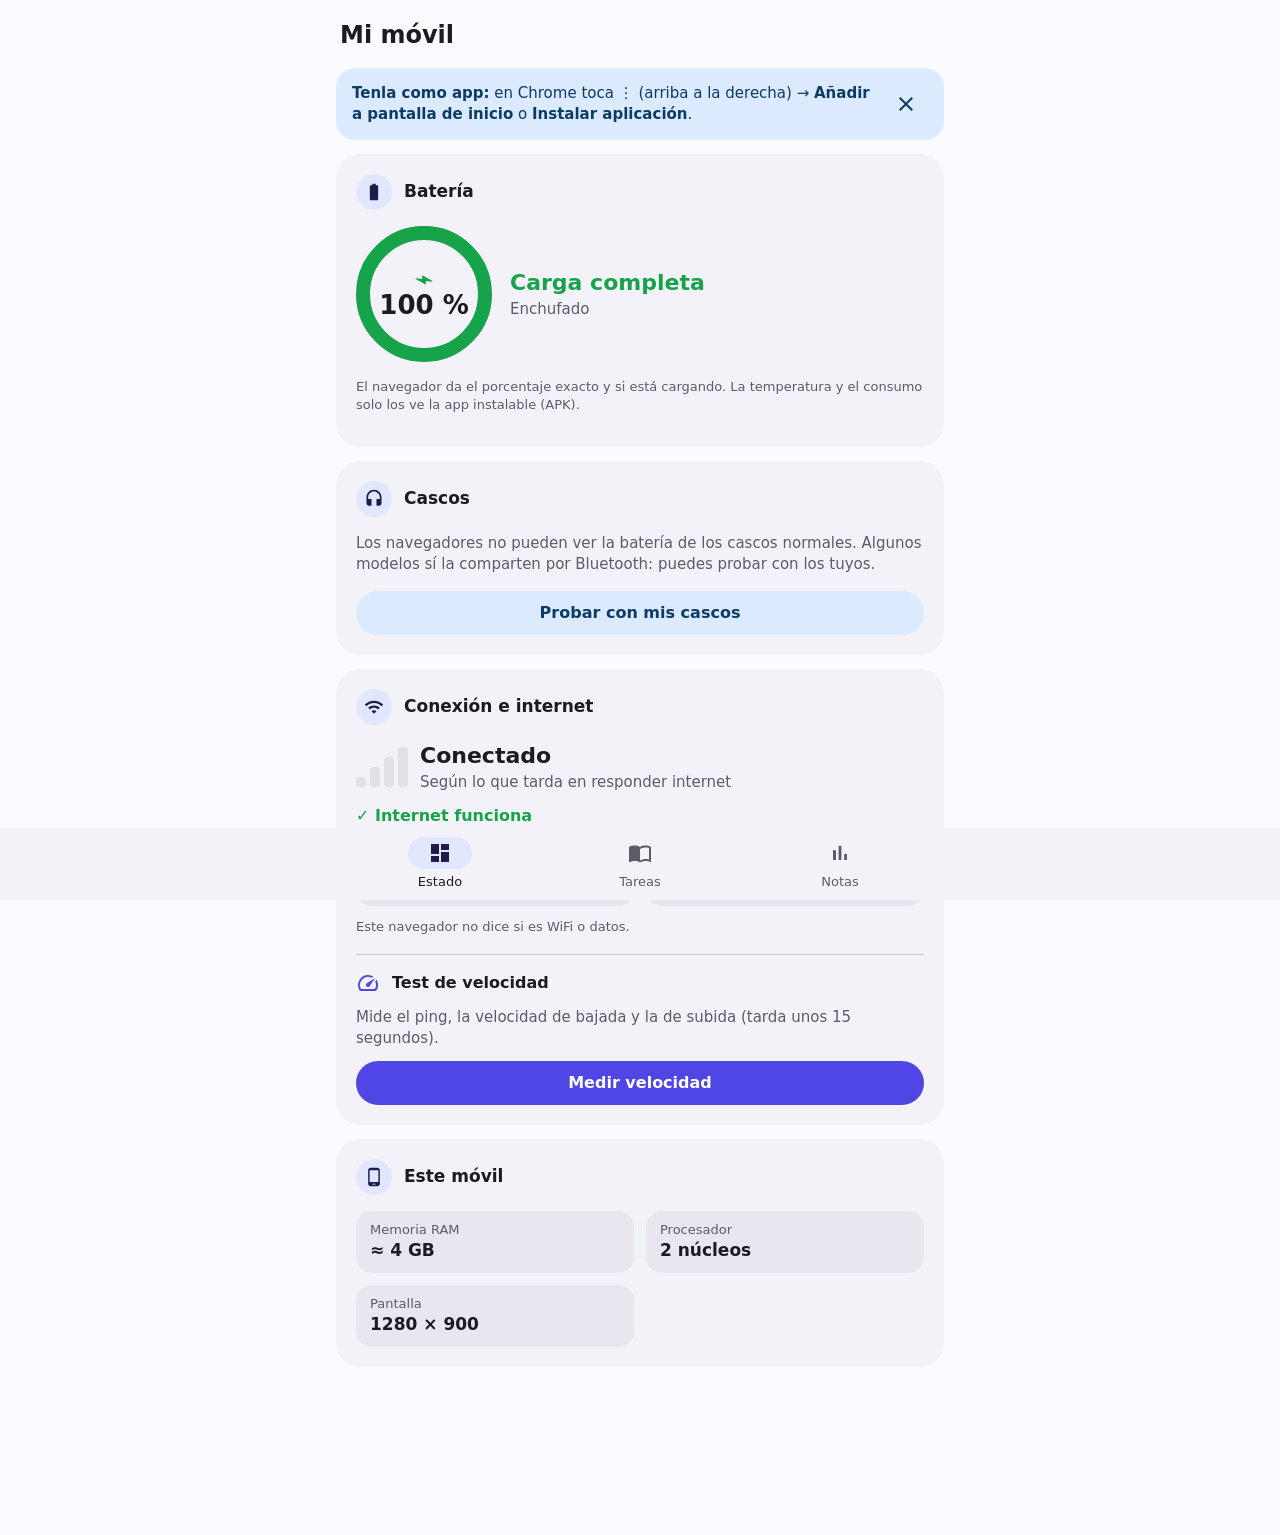
==== app-web/index.html @ 4f86884e "Versión web instalable de Mi Panel (para móviles con Family Link) - app-web/: misma app como web ins" ====
<!doctype html>
<html lang="es">
<head>
  <meta charset="utf-8">
  <meta name="viewport" content="width=device-width, initial-scale=1, viewport-fit=cover">
  <title>Mi Panel</title>
  <meta name="description" content="Batería, conexión, tareas de estudio y notas en tu móvil.">
  <meta name="theme-color" content="#FBFBFF" media="(prefers-color-scheme: light)">
  <meta name="theme-color" content="#121318" media="(prefers-color-scheme: dark)">
  <meta name="mobile-web-app-capable" content="yes">
  <meta name="apple-mobile-web-app-capable" content="yes">
  <meta name="apple-mobile-web-app-title" content="Mi Panel">
  <link rel="manifest" href="manifest.webmanifest">
  <link rel="icon" href="icons/icon.svg" type="image/svg+xml">
  <link rel="apple-touch-icon" href="icons/apple-touch-icon.png">
  <link rel="stylesheet" href="styles.css">
  <script type="module" src="app.js"></script>
</head>
<body>
  <main id="view" aria-live="polite"></main>

  <nav class="tabbar" aria-label="Secciones">
    <button class="tab" data-tab="estado" type="button">
      <svg viewBox="0 0 24 24" aria-hidden="true"><path d="M3,13h8V3H3v10zM3,21h8v-6H3v6zM13,21h8V11h-8v10zM13,3v6h8V3h-8z"/></svg>
      <span>Estado</span>
    </button>
    <button class="tab" data-tab="tareas" type="button">
      <svg viewBox="0 0 24 24" aria-hidden="true"><path d="M21,5c-1.11,-0.35 -2.33,-0.5 -3.5,-0.5c-1.95,0 -4.05,0.4 -5.5,1.5c-1.45,-1.1 -3.55,-1.5 -5.5,-1.5S2.45,4.9 1,6v14.65c0,0.25 0.25,0.5 0.5,0.5c0.1,0 0.15,-0.05 0.25,-0.05C3.1,20.45 5.05,20 6.5,20c1.95,0 4.05,0.4 5.5,1.5c1.35,-0.85 3.8,-1.5 5.5,-1.5c1.65,0 3.35,0.3 4.75,1.05c0.1,0.05 0.15,0.05 0.25,0.05c0.25,0 0.5,-0.25 0.5,-0.5V6C22.4,5.55 21.75,5.25 21,5zM21,18.5c-1.1,-0.35 -2.3,-0.5 -3.5,-0.5c-1.7,0 -4.15,0.65 -5.5,1.5V8c1.35,-0.85 3.8,-1.5 5.5,-1.5c1.2,0 2.4,0.15 3.5,0.5V18.5z"/></svg>
      <span>Tareas</span>
    </button>
    <button class="tab" data-tab="notas" type="button">
      <svg viewBox="0 0 24 24" aria-hidden="true"><path d="M5,9.2h3V19H5V9.2zM10.6,5h2.8v14h-2.8V5zM16.2,13H19v6h-2.8v-6z"/></svg>
      <span>Notas</span>
    </button>
  </nav>

  <div id="snackbar" class="snackbar" role="status" hidden>
    <span id="snackbar-text"></span>
    <button id="snackbar-action" type="button" hidden></button>
  </div>

  <div id="overlay-root"></div>
  <noscript>Mi Panel necesita JavaScript activado.</noscript>
</body>
</html>
---- app-web/styles.css ----
:root {
  color-scheme: light;
  --primary: #4f46e5;
  --on-primary: #ffffff;
  --primary-container: #e0e7ff;
  --on-primary-container: #1e1b4b;
  --tonal: #dbeafe;
  --on-tonal: #0c3b66;
  --bg: #fbfbff;
  --card: #f4f2f9;
  --cell: #e9e6f0;
  --track: #e2dfe9;
  --text: #1b1b21;
  --muted: #5d5b69;
  --outline: #c8c5d2;
  --grid: #cfccd8;
  --good: #16a34a;
  --warning: #d97706;
  --bad: #dc2626;
  --neutral: #64748b;
  --scrim: rgba(10, 10, 20, 0.5);
  --shadow: 0 6px 24px rgba(20, 18, 50, 0.16);
  --radius: 24px;
  --tabbar-h: 72px;
}

@media (prefers-color-scheme: dark) {
  :root {
    color-scheme: dark;
    --primary: #a5b4fc;
    --on-primary: #1e1b4b;
    --primary-container: #3730a3;
    --on-primary-container: #e0e7ff;
    --tonal: #1e3a5f;
    --on-tonal: #dbeafe;
    --bg: #121318;
    --card: #1d1d24;
    --cell: #292932;
    --track: #33333d;
    --text: #e6e4ee;
    --muted: #a8a6b5;
    --outline: #47465a;
    --grid: #4a4958;
    --good: #4ade80;
    --warning: #fbbf24;
    --bad: #f87171;
    --neutral: #94a3b8;
    --scrim: rgba(0, 0, 0, 0.6);
    --shadow: 0 6px 24px rgba(0, 0, 0, 0.5);
  }
}

* { box-sizing: border-box; }

html, body { margin: 0; }

body {
  background: var(--bg);
  color: var(--text);
  font-family: Roboto, system-ui, -apple-system, "Segoe UI", sans-serif;
  font-size: 16px;
  line-height: 1.4;
  -webkit-tap-highlight-color: transparent;
  padding-bottom: calc(var(--tabbar-h) + env(safe-area-inset-bottom));
  overflow-x: hidden;
}

button, input, textarea, select { font: inherit; color: inherit; }

main {
  max-width: 640px;
  margin: 0 auto;
  padding: calc(env(safe-area-inset-top) + 8px) 16px 96px;
}

.topbar {
  display: flex;
  align-items: center;
  gap: 4px;
  min-height: 56px;
  margin-bottom: 4px;
}
.topbar h1 { font-size: 24px; font-weight: 600; margin: 0 auto 0 4px; }

.icon-btn {
  width: 44px; height: 44px;
  border: 0; border-radius: 50%;
  background: transparent;
  display: grid; place-items: center;
  cursor: pointer;
}
.icon-btn:active { background: var(--cell); }
.icon-btn svg { width: 24px; height: 24px; fill: currentColor; }

.stack { display: grid; gap: 14px; }

.card {
  background: var(--card);
  border-radius: var(--radius);
  padding: 20px;
}
.card-head { display: flex; align-items: center; gap: 12px; margin-bottom: 16px; }
.card-head h2 { font-size: 17px; font-weight: 600; margin: 0; flex: 1; }
.badge-icon {
  width: 36px; height: 36px; border-radius: 50%;
  background: var(--primary-container); color: var(--on-primary-container);
  display: grid; place-items: center; flex: none;
}
.badge-icon svg { width: 20px; height: 20px; fill: currentColor; }

.hint { color: var(--muted); font-size: 15px; margin: 0; }
.small { font-size: 13px; color: var(--muted); }
.strong { font-weight: 600; }

.grid2 { display: grid; grid-template-columns: 1fr 1fr; gap: 12px; }
.cell { background: var(--cell); border-radius: 16px; padding: 10px 14px; min-width: 0; }
.cell .label { font-size: 13px; color: var(--muted); white-space: nowrap; overflow: hidden; text-overflow: ellipsis; }
.cell .value { font-size: 17px; font-weight: 600; white-space: nowrap; overflow: hidden; text-overflow: ellipsis; }

.meter { height: 10px; border-radius: 99px; background: var(--track); overflow: hidden; }
.meter > i { display: block; height: 100%; border-radius: 99px; background: var(--primary); transition: width .5s ease; }
.meter.thick { height: 12px; }

.btn {
  border: 0; border-radius: 99px; padding: 10px 20px; min-height: 44px;
  background: var(--primary); color: var(--on-primary); font-weight: 600; cursor: pointer;
}
.btn.block { width: 100%; }
.btn.tonal { background: var(--tonal); color: var(--on-tonal); }
.btn.outline { background: transparent; color: var(--primary); border: 1px solid var(--outline); }
.btn.text { background: transparent; color: var(--primary); padding: 10px 12px; }
.btn.danger { background: transparent; color: var(--bad); }
.btn:disabled { opacity: .45; cursor: default; }
.btn:active:not(:disabled) { filter: brightness(.94); }

.row { display: flex; align-items: center; gap: 12px; }
.grow { flex: 1; min-width: 0; }
.mt8 { margin-top: 8px; } .mt12 { margin-top: 12px; } .mt16 { margin-top: 16px; }

/* ---------------------------------------------------------------- Batería */
.battery { display: flex; align-items: center; gap: 18px; }
.ring { position: relative; width: 136px; height: 136px; flex: none; }
.ring svg { width: 100%; height: 100%; transform: rotate(-90deg); }
.ring circle { fill: none; stroke-width: 14; }
.ring .track { stroke: var(--track); }
.ring .fill { stroke-linecap: round; transition: stroke-dashoffset .7s ease, stroke .3s; }
.ring .center { position: absolute; inset: 0; display: grid; place-content: center; text-align: center; }
.ring .pct { font-size: 30px; font-weight: 700; line-height: 1.1; }
.ring .pct.full { font-size: 26px; }
.ring .bolt { width: 22px; height: 22px; margin: 0 auto; }
.headline { font-size: 22px; font-weight: 700; margin: 0; }

/* ---------------------------------------------------------------- Red */
.bars { display: flex; align-items: flex-end; gap: 4px; width: 52px; height: 40px; flex: none; }
.bars i { flex: 1; border-radius: 4px; background: var(--track); }
.bars i.on { background: currentColor; }
.stats3 { display: grid; grid-template-columns: repeat(3, 1fr); text-align: center; gap: 8px; }
.stats3 .big { font-size: 26px; font-weight: 700; }
.divider { height: 1px; background: var(--outline); margin: 18px 0 16px; border: 0; }

/* ---------------------------------------------------------------- Tareas */
.today {
  background: var(--primary-container); color: var(--on-primary-container);
  border-radius: var(--radius); padding: 20px;
}
.today .big { font-size: 24px; font-weight: 700; margin: 2px 0 10px; }
.task { background: var(--card); border-radius: var(--radius); padding: 14px 8px 16px 20px; }
.task-title { font-size: 17px; font-weight: 600; margin: 0; overflow-wrap: anywhere; }
.task .body { padding-right: 12px; }
.chip {
  display: inline-flex; align-items: center; gap: 6px; margin-top: 6px;
  padding: 4px 10px; border-radius: 99px; font-size: 14px; font-weight: 500;
  background: color-mix(in srgb, var(--chip) 15%, transparent);
}
.chip svg { width: 16px; height: 16px; fill: var(--chip); }
.quick { display: grid; grid-template-columns: 1fr 1fr 1fr 1.6fr; gap: 8px; margin-top: 12px; }
.quick .btn { padding: 8px 6px; }
.check {
  width: 26px; height: 26px; border-radius: 6px; border: 2px solid var(--muted);
  background: transparent; flex: none; cursor: pointer; margin-right: 6px;
}
.done-head {
  display: flex; align-items: center; width: 100%; border: 0; background: transparent;
  padding: 12px 8px; font-size: 17px; font-weight: 600; cursor: pointer; border-radius: 12px;
}
.done-item { background: var(--card); border-radius: 20px; padding: 10px 6px 10px 16px; }
.done-item .ok { width: 24px; height: 24px; fill: var(--good); flex: none; }

.empty { text-align: center; padding: 64px 24px; }
.empty svg { width: 64px; height: 64px; fill: var(--primary); }
.empty h2 { font-size: 22px; font-weight: 500; margin: 16px 0 8px; }

.fab {
  position: fixed; z-index: 5;
  right: max(16px, calc(50vw - 304px));
  bottom: calc(var(--tabbar-h) + env(safe-area-inset-bottom) + 16px);
  display: inline-flex; align-items: center; gap: 10px;
  border: 0; border-radius: 16px; padding: 16px 20px 16px 16px;
  background: var(--primary-container); color: var(--on-primary-container);
  font-weight: 600; box-shadow: var(--shadow); cursor: pointer;
}
.fab svg { width: 24px; height: 24px; fill: currentColor; }

/* ---------------------------------------------------------------- Notas */
.hero { font-size: 56px; line-height: 1; font-weight: 600; }
.chart svg { display: block; width: 100%; overflow: visible; }
.chart .bar { fill: var(--primary); }
.chart .grid { stroke: var(--grid); stroke-width: 1; }
.chart text { fill: var(--text); font-size: 14px; }
.chart text.axis { fill: var(--muted); font-size: 11px; }
.chart text.value { font-weight: 600; }
.chart .hit { fill: transparent; cursor: pointer; }
.chart .sel { fill: var(--cell); }
.grade-row {
  display: flex; align-items: center; width: 100%; gap: 8px; padding: 10px 0;
  border: 0; border-top: 1px solid var(--outline); background: transparent; text-align: left; cursor: pointer;
}
.grade-row:first-child { border-top: 0; }
.grade-row .v { width: 52px; text-align: center; font-size: 17px; font-weight: 700; flex: none; }
.grade-row .edit { color: var(--primary); font-weight: 600; font-size: 14px; }

/* ---------------------------------------------------------------- Tab bar */
.tabbar {
  position: fixed; left: 0; right: 0; bottom: 0; z-index: 10;
  display: flex; justify-content: center;
  background: var(--card);
  padding-bottom: env(safe-area-inset-bottom);
  height: calc(var(--tabbar-h) + env(safe-area-inset-bottom));
}
.tab {
  flex: 1; max-width: 200px; border: 0; background: transparent; cursor: pointer;
  display: flex; flex-direction: column; align-items: center; justify-content: center; gap: 4px;
  font-size: 13px; font-weight: 500; color: var(--muted);
}
.tab svg { width: 24px; height: 24px; fill: currentColor; padding: 4px 20px; box-sizing: content-box; border-radius: 99px; }
.tab[aria-current="page"] { color: var(--text); }
.tab[aria-current="page"] svg { background: var(--primary-container); color: var(--on-primary-container); }

/* ---------------------------------------------------------------- Snackbar */
.snackbar {
  position: fixed; z-index: 30; left: 16px; right: 16px; margin: 0 auto; max-width: 560px;
  bottom: calc(var(--tabbar-h) + env(safe-area-inset-bottom) + 12px);
  display: flex; align-items: center; gap: 8px;
  background: #2f2f37; color: #f2f1f7; border-radius: 8px; padding: 6px 8px 6px 16px;
  box-shadow: var(--shadow);
}
.snackbar span { flex: 1; padding: 8px 0; font-size: 15px; }
.snackbar button { border: 0; background: transparent; color: #c7d2fe; font-weight: 600; padding: 10px; cursor: pointer; }
.snackbar[hidden] { display: none; }

/* ---------------------------------------------------------------- Diálogos */
.scrim {
  position: fixed; inset: 0; z-index: 40; background: var(--scrim);
  display: grid; place-items: center; padding: 16px;
  animation: fade .15s ease;
}
.dialog {
  background: var(--bg); border-radius: 28px; padding: 24px; width: 100%; max-width: 420px;
  max-height: calc(100dvh - 32px); overflow: auto; box-shadow: var(--shadow);
}
.dialog h2 { font-size: 22px; font-weight: 500; margin: 0 0 12px; }
.dialog .actions { display: flex; justify-content: flex-end; gap: 4px; margin-top: 16px; }
.sheet {
  position: fixed; inset: 0; z-index: 40; background: var(--bg);
  display: flex; flex-direction: column; animation: up .18s ease;
}
.sheet .bar { display: flex; align-items: center; gap: 4px; padding: calc(env(safe-area-inset-top) + 6px) 8px 6px; }
.sheet .bar h2 { flex: 1; font-size: 20px; font-weight: 600; margin: 0 0 0 4px; }
.sheet form { flex: 1; overflow: auto; padding: 8px 20px 32px; max-width: 640px; width: 100%; margin: 0 auto; }

.field { display: block; margin-bottom: 16px; }
.field span { display: block; font-size: 14px; color: var(--muted); margin: 0 0 6px 4px; }
.field input, .field textarea {
  width: 100%; padding: 14px 16px; border-radius: 12px; border: 1px solid var(--outline);
  background: transparent; font-size: 16px; outline: none;
}
.field input:focus, .field textarea:focus { border: 2px solid var(--primary); padding: 13px 15px; }
.field small { display: block; margin: 6px 0 0 4px; color: var(--muted); font-size: 13px; }
.field small.error { color: var(--bad); }
.field input[aria-invalid="true"] { border-color: var(--bad); }
.preview { background: var(--tonal); color: var(--on-tonal); border-radius: 16px; padding: 14px; margin: -4px 0 16px; }
.segmented { display: grid; grid-template-columns: 1fr 1fr; border: 1px solid var(--outline); border-radius: 99px; overflow: hidden; margin-bottom: 14px; }
.segmented button { border: 0; background: transparent; padding: 10px; cursor: pointer; font-weight: 500; }
.segmented button[aria-pressed="true"] { background: var(--tonal); color: var(--on-tonal); }
.chips { display: flex; gap: 8px; overflow-x: auto; margin: -8px 0 16px; padding-bottom: 2px; }
.chips button { flex: none; border: 1px solid var(--outline); background: transparent; border-radius: 8px; padding: 6px 12px; cursor: pointer; }

.menu {
  position: absolute; z-index: 45; min-width: 200px; background: var(--card);
  border-radius: 8px; box-shadow: var(--shadow); padding: 8px 0;
}
.menu button { display: block; width: 100%; text-align: left; border: 0; background: transparent; padding: 12px 16px; cursor: pointer; }
.menu button:active { background: var(--cell); }

/* ---------------------------------------------------------------- Celebración */
.celebrate { position: fixed; inset: 0; z-index: 50; background: var(--scrim); display: grid; place-items: center; padding: 24px; }
.celebrate canvas { position: absolute; inset: 0; width: 100%; height: 100%; pointer-events: none; }
.celebrate .dialog { position: relative; text-align: center; display: grid; gap: 8px; animation: pop .35s cubic-bezier(.2,1.4,.4,1); }
.celebrate .emoji { font-size: 64px; line-height: 1.1; }
.celebrate h2 { font-size: 32px; font-weight: 700; margin: 0; }

.install {
  display: flex; align-items: center; gap: 12px;
  background: var(--tonal); color: var(--on-tonal); border-radius: 20px; padding: 14px 16px; margin-bottom: 14px;
}
.install p { margin: 0; flex: 1; font-size: 15px; }

@keyframes fade { from { opacity: 0; } }
@keyframes up { from { transform: translateY(24px); opacity: 0; } }
@keyframes pop { from { transform: scale(.8); opacity: 0; } }

@media (prefers-reduced-motion: reduce) {
  *, *::before, *::after { animation: none !important; transition: none !important; }
}
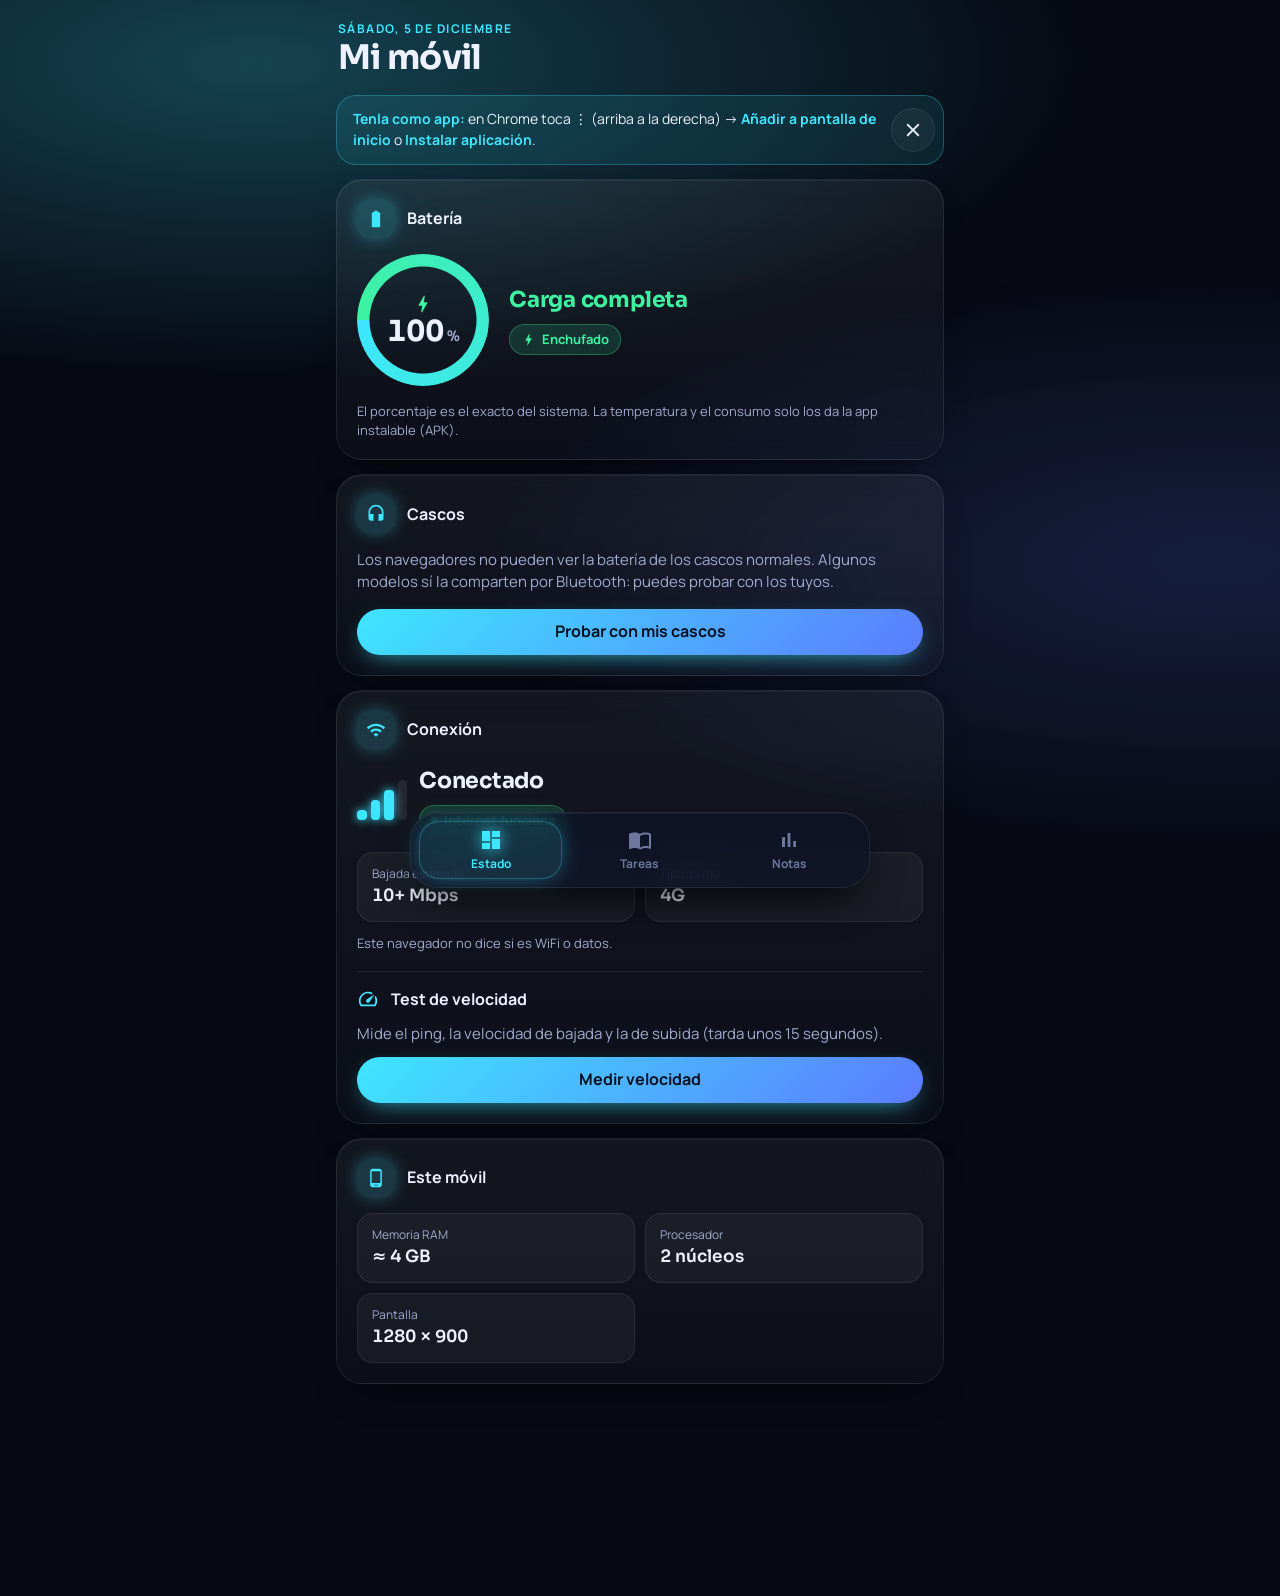
==== commit 469bd61a: "Web: nuevo diseño "luces de noche" y resumen de hoy más claro - Fondo oscuro con luces de color por " ====
--- a/app-web/index.html
+++ b/app-web/index.html
@@ -5,18 +5,20 @@
   <meta name="viewport" content="width=device-width, initial-scale=1, viewport-fit=cover">
   <title>Mi Panel</title>
   <meta name="description" content="Batería, conexión, tareas de estudio y notas en tu móvil.">
-  <meta name="theme-color" content="#FBFBFF" media="(prefers-color-scheme: light)">
-  <meta name="theme-color" content="#121318" media="(prefers-color-scheme: dark)">
+  <meta name="theme-color" content="#070a14">
   <meta name="mobile-web-app-capable" content="yes">
   <meta name="apple-mobile-web-app-capable" content="yes">
   <meta name="apple-mobile-web-app-title" content="Mi Panel">
   <link rel="manifest" href="manifest.webmanifest">
   <link rel="icon" href="icons/icon.svg" type="image/svg+xml">
   <link rel="apple-touch-icon" href="icons/apple-touch-icon.png">
+  <link rel="preconnect" href="https://fonts.googleapis.com">
+  <link rel="preconnect" href="https://fonts.gstatic.com" crossorigin>
+  <link rel="stylesheet" href="https://fonts.googleapis.com/css2?family=Manrope:wght@400;500;600;700;800&family=Sora:wght@500;600;700;800&display=swap">
   <link rel="stylesheet" href="styles.css">
   <script type="module" src="app.js"></script>
 </head>
-<body>
+<body class="standalone-page">
   <main id="view" aria-live="polite"></main>
 
   <nav class="tabbar" aria-label="Secciones">
--- a/app-web/styles.css
+++ b/app-web/styles.css
@@ -1,313 +1,515 @@
+/* Mi Panel · "luces de noche": fondo azul noche, tarjetas de cristal y una luz de color
+   por sección (Estado cian, Tareas violeta, Notas ámbar) que tiñe anillos, barras y botones.
+   Diseño oscuro a propósito: las luces solo lucen sobre fondo oscuro. */
 :root {
-  color-scheme: light;
-  --primary: #4f46e5;
-  --on-primary: #ffffff;
-  --primary-container: #e0e7ff;
-  --on-primary-container: #1e1b4b;
-  --tonal: #dbeafe;
-  --on-tonal: #0c3b66;
-  --bg: #fbfbff;
-  --card: #f4f2f9;
-  --cell: #e9e6f0;
-  --track: #e2dfe9;
-  --text: #1b1b21;
-  --muted: #5d5b69;
-  --outline: #c8c5d2;
-  --grid: #cfccd8;
-  --good: #16a34a;
-  --warning: #d97706;
-  --bad: #dc2626;
-  --neutral: #64748b;
-  --scrim: rgba(10, 10, 20, 0.5);
-  --shadow: 0 6px 24px rgba(20, 18, 50, 0.16);
-  --radius: 24px;
-  --tabbar-h: 72px;
-}
-
-@media (prefers-color-scheme: dark) {
-  :root {
-    color-scheme: dark;
-    --primary: #a5b4fc;
-    --on-primary: #1e1b4b;
-    --primary-container: #3730a3;
-    --on-primary-container: #e0e7ff;
-    --tonal: #1e3a5f;
-    --on-tonal: #dbeafe;
-    --bg: #121318;
-    --card: #1d1d24;
-    --cell: #292932;
-    --track: #33333d;
-    --text: #e6e4ee;
-    --muted: #a8a6b5;
-    --outline: #47465a;
-    --grid: #4a4958;
-    --good: #4ade80;
-    --warning: #fbbf24;
-    --bad: #f87171;
-    --neutral: #94a3b8;
-    --scrim: rgba(0, 0, 0, 0.6);
-    --shadow: 0 6px 24px rgba(0, 0, 0, 0.5);
-  }
-}
+  color-scheme: dark;
+  --bg: #070a14;
+  --bg-raised: #0e1326;
+  --sheet: #0b1020;
+  --glass: rgba(255, 255, 255, 0.045);
+  --glass-strong: rgba(255, 255, 255, 0.08);
+  --stroke: rgba(255, 255, 255, 0.08);
+  --stroke-strong: rgba(255, 255, 255, 0.16);
+  --text: #eef1ff;
+  --muted: #a2abd0;
+  --faint: #6e779e;
+  --track: rgba(255, 255, 255, 0.08);
+
+  --cyan: #3ee6ff;
+  --blue: #5b7cff;
+  --violet: #a68bff;
+  --pink: #ff6fd8;
+  --amber: #ffc857;
+  --coral: #ff8a5b;
+
+  --good: #3df2a0;
+  --warning: #ffb547;
+  --bad: #ff5d7a;
+  --neutral: #8a93b8;
+
+  --accent: var(--cyan);
+  --accent-2: var(--blue);
+  --on-accent: #06101f;
+
+  --scrim: rgba(3, 5, 12, 0.72);
+  --radius: 26px;
+  --tabbar-h: 76px;
+
+  --font-display: "Sora", "Segoe UI", Roboto, system-ui, sans-serif;
+  --font-body: "Manrope", "Segoe UI", Roboto, system-ui, sans-serif;
+}
+
+body[data-section="tareas"] { --accent: var(--violet); --accent-2: var(--pink); }
+body[data-section="notas"] { --accent: var(--amber); --accent-2: var(--coral); }
 
 * { box-sizing: border-box; }
-
 html, body { margin: 0; }
 
 body {
   background: var(--bg);
   color: var(--text);
-  font-family: Roboto, system-ui, -apple-system, "Segoe UI", sans-serif;
+  font-family: var(--font-body);
   font-size: 16px;
-  line-height: 1.4;
+  line-height: 1.45;
   -webkit-tap-highlight-color: transparent;
-  padding-bottom: calc(var(--tabbar-h) + env(safe-area-inset-bottom));
+  padding-bottom: calc(var(--tabbar-h) + 24px + env(safe-area-inset-bottom, 0px));
   overflow-x: hidden;
-}
-
-button, input, textarea, select { font: inherit; color: inherit; }
+  min-height: 100%;
+}
+
+/* Las luces del fondo: dos manchas de color de la sección que se mueven muy despacio. */
+body::before, body::after {
+  content: "";
+  position: fixed;
+  z-index: -1;
+  pointer-events: none;
+  border-radius: 50%;
+  transition: background 0.6s ease;
+}
+body::before {
+  width: 130vw; height: 70vh; left: -45vw; top: -28vh;
+  background: radial-gradient(closest-side, color-mix(in srgb, var(--accent) 26%, transparent), transparent);
+  animation: drift 18s ease-in-out infinite alternate;
+}
+body::after {
+  width: 120vw; height: 65vh; right: -55vw; top: 30vh;
+  background: radial-gradient(closest-side, color-mix(in srgb, var(--accent-2) 18%, transparent), transparent);
+  animation: drift 22s ease-in-out infinite alternate-reverse;
+}
+@keyframes drift { to { transform: translate3d(8vw, 4vh, 0) scale(1.08); } }
+
+button, input, textarea { font: inherit; color: inherit; }
+button { cursor: pointer; }
 
 main {
   max-width: 640px;
   margin: 0 auto;
-  padding: calc(env(safe-area-inset-top) + 8px) 16px 96px;
-}
-
-.topbar {
-  display: flex;
-  align-items: center;
-  gap: 4px;
-  min-height: 56px;
-  margin-bottom: 4px;
-}
-.topbar h1 { font-size: 24px; font-weight: 600; margin: 0 auto 0 4px; }
+  padding-block: 6px 112px; /* sitio para que el botón flotante no tape lo último */
+  padding-left: max(16px, env(safe-area-inset-left, 0px));
+  padding-right: max(16px, env(safe-area-inset-right, 0px));
+}
+/* Fuera de claude.ai la propia página deja sitio a la barra de estado del móvil. */
+.standalone-page main { padding-top: calc(env(safe-area-inset-top, 0px) + 10px); }
+
+.num, .hero, .pct, .big, .value, .stat b { font-family: var(--font-display); font-variant-numeric: tabular-nums; }
+
+/* ---------------------------------------------------------------- Cabecera */
+.topbar { display: flex; align-items: flex-end; gap: 8px; padding: 10px 2px 18px; }
+.topbar .titles { flex: 1; min-width: 0; }
+.eyebrow {
+  margin: 0; font-size: 12px; font-weight: 700; letter-spacing: 0.12em; text-transform: uppercase;
+  color: var(--accent);
+}
+.topbar h1 {
+  margin: 2px 0 0; font-family: var(--font-display); font-size: 34px; line-height: 1.1; font-weight: 700;
+  letter-spacing: -0.02em; text-wrap: balance;
+}
 
 .icon-btn {
-  width: 44px; height: 44px;
-  border: 0; border-radius: 50%;
-  background: transparent;
+  width: 44px; height: 44px; flex: none;
+  border: 1px solid var(--stroke); border-radius: 50%;
+  background: var(--glass); color: var(--text);
   display: grid; place-items: center;
-  cursor: pointer;
-}
-.icon-btn:active { background: var(--cell); }
-.icon-btn svg { width: 24px; height: 24px; fill: currentColor; }
-
+}
+.icon-btn:active { background: var(--glass-strong); }
+.icon-btn svg { width: 22px; height: 22px; fill: currentColor; }
+.icon-btn.ghost { border-color: transparent; background: transparent; }
+
+/* ---------------------------------------------------------------- Tarjetas de cristal */
 .stack { display: grid; gap: 14px; }
+.stack > * { animation: rise 0.45s cubic-bezier(.2, .8, .2, 1) both; }
+.stack > *:nth-child(2) { animation-delay: 0.04s; }
+.stack > *:nth-child(3) { animation-delay: 0.08s; }
+.stack > *:nth-child(4) { animation-delay: 0.12s; }
+.stack > *:nth-child(n+5) { animation-delay: 0.16s; }
+.stack.still > * { animation: none; }
 
 .card {
-  background: var(--card);
+  position: relative;
+  background: linear-gradient(180deg, rgba(255, 255, 255, 0.06), rgba(255, 255, 255, 0.025));
+  border: 1px solid var(--stroke);
   border-radius: var(--radius);
   padding: 20px;
+  box-shadow: inset 0 1px 0 rgba(255, 255, 255, 0.06), 0 20px 40px -24px rgba(0, 0, 0, 0.8);
+  backdrop-filter: blur(14px);
+  -webkit-backdrop-filter: blur(14px);
 }
 .card-head { display: flex; align-items: center; gap: 12px; margin-bottom: 16px; }
-.card-head h2 { font-size: 17px; font-weight: 600; margin: 0; flex: 1; }
+.card-head h2 { font-size: 16px; font-weight: 700; margin: 0; flex: 1; min-width: 0; }
 .badge-icon {
-  width: 36px; height: 36px; border-radius: 50%;
-  background: var(--primary-container); color: var(--on-primary-container);
-  display: grid; place-items: center; flex: none;
+  width: 38px; height: 38px; border-radius: 12px; flex: none;
+  display: grid; place-items: center;
+  background: color-mix(in srgb, var(--accent) 16%, transparent);
+  color: var(--accent);
+  box-shadow: 0 0 18px -4px color-mix(in srgb, var(--accent) 60%, transparent);
 }
 .badge-icon svg { width: 20px; height: 20px; fill: currentColor; }
 
 .hint { color: var(--muted); font-size: 15px; margin: 0; }
 .small { font-size: 13px; color: var(--muted); }
-.strong { font-weight: 600; }
-
-.grid2 { display: grid; grid-template-columns: 1fr 1fr; gap: 12px; }
-.cell { background: var(--cell); border-radius: 16px; padding: 10px 14px; min-width: 0; }
-.cell .label { font-size: 13px; color: var(--muted); white-space: nowrap; overflow: hidden; text-overflow: ellipsis; }
-.cell .value { font-size: 17px; font-weight: 600; white-space: nowrap; overflow: hidden; text-overflow: ellipsis; }
-
-.meter { height: 10px; border-radius: 99px; background: var(--track); overflow: hidden; }
-.meter > i { display: block; height: 100%; border-radius: 99px; background: var(--primary); transition: width .5s ease; }
-.meter.thick { height: 12px; }
-
-.btn {
-  border: 0; border-radius: 99px; padding: 10px 20px; min-height: 44px;
-  background: var(--primary); color: var(--on-primary); font-weight: 600; cursor: pointer;
-}
-.btn.block { width: 100%; }
-.btn.tonal { background: var(--tonal); color: var(--on-tonal); }
-.btn.outline { background: transparent; color: var(--primary); border: 1px solid var(--outline); }
-.btn.text { background: transparent; color: var(--primary); padding: 10px 12px; }
-.btn.danger { background: transparent; color: var(--bad); }
-.btn:disabled { opacity: .45; cursor: default; }
-.btn:active:not(:disabled) { filter: brightness(.94); }
-
+.strong { font-weight: 700; }
 .row { display: flex; align-items: center; gap: 12px; }
 .grow { flex: 1; min-width: 0; }
 .mt8 { margin-top: 8px; } .mt12 { margin-top: 12px; } .mt16 { margin-top: 16px; }
 
-/* ---------------------------------------------------------------- Batería */
-.battery { display: flex; align-items: center; gap: 18px; }
-.ring { position: relative; width: 136px; height: 136px; flex: none; }
-.ring svg { width: 100%; height: 100%; transform: rotate(-90deg); }
-.ring circle { fill: none; stroke-width: 14; }
-.ring .track { stroke: var(--track); }
-.ring .fill { stroke-linecap: round; transition: stroke-dashoffset .7s ease, stroke .3s; }
-.ring .center { position: absolute; inset: 0; display: grid; place-content: center; text-align: center; }
-.ring .pct { font-size: 30px; font-weight: 700; line-height: 1.1; }
-.ring .pct.full { font-size: 26px; }
-.ring .bolt { width: 22px; height: 22px; margin: 0 auto; }
-.headline { font-size: 22px; font-weight: 700; margin: 0; }
-
-/* ---------------------------------------------------------------- Red */
-.bars { display: flex; align-items: flex-end; gap: 4px; width: 52px; height: 40px; flex: none; }
+.grid2 { display: grid; grid-template-columns: 1fr 1fr; gap: 10px; }
+.cell { background: var(--glass); border: 1px solid var(--stroke); border-radius: 16px; padding: 12px 14px; min-width: 0; }
+.cell .label { font-size: 12px; color: var(--muted); white-space: nowrap; overflow: hidden; text-overflow: ellipsis; }
+.cell .value { font-size: 17px; font-weight: 600; white-space: nowrap; overflow: hidden; text-overflow: ellipsis; margin-top: 2px; }
+
+.pill {
+  display: inline-flex; align-items: center; gap: 6px;
+  padding: 5px 11px; border-radius: 99px; font-size: 13px; font-weight: 700;
+  color: var(--pill, var(--accent));
+  background: color-mix(in srgb, var(--pill, var(--accent)) 14%, transparent);
+  border: 1px solid color-mix(in srgb, var(--pill, var(--accent)) 30%, transparent);
+}
+.pill svg { width: 15px; height: 15px; fill: currentColor; flex: none; }
+.pills .pill { white-space: nowrap; }
+.pills { display: flex; flex-wrap: wrap; gap: 6px; }
+
+/* Barra de progreso con luz */
+.meter { height: 10px; border-radius: 99px; background: var(--track); overflow: hidden; }
+.meter > i {
+  position: relative; display: block; height: 100%; border-radius: 99px;
+  background: linear-gradient(90deg, var(--accent), var(--accent-2));
+  box-shadow: 0 0 14px color-mix(in srgb, var(--accent) 70%, transparent);
+  transition: width 0.6s cubic-bezier(.2, .8, .2, 1);
+}
+.meter > i::after {
+  content: ""; position: absolute; inset: 0; border-radius: inherit;
+  background: linear-gradient(90deg, transparent, rgba(255, 255, 255, 0.45), transparent);
+  background-size: 40% 100%; background-repeat: no-repeat;
+  animation: shine 2.8s ease-in-out infinite;
+}
+.meter.thick { height: 12px; }
+.meter.good > i { background: linear-gradient(90deg, var(--good), #7affd0); box-shadow: 0 0 14px color-mix(in srgb, var(--good) 70%, transparent); }
+@keyframes shine { from { background-position: -60% 0; } to { background-position: 160% 0; } }
+
+/* Anillo de progreso (conic-gradient) */
+.ring {
+  --p: 0; --c1: var(--accent); --c2: var(--accent-2);
+  position: relative; flex: none; width: 132px; height: 132px; border-radius: 50%;
+  background: conic-gradient(from -90deg, var(--c1), var(--c2) calc(var(--p) * 1%), var(--track) 0);
+  -webkit-mask: radial-gradient(farthest-side, transparent calc(100% - 13px), #000 calc(100% - 12px));
+          mask: radial-gradient(farthest-side, transparent calc(100% - 13px), #000 calc(100% - 12px));
+  filter: drop-shadow(0 0 12px color-mix(in srgb, var(--c1) 55%, transparent));
+}
+.ring-wrap { position: relative; flex: none; display: grid; place-items: center; }
+.ring-wrap .center { position: absolute; inset: 0; display: grid; place-content: center; text-align: center; }
+.ring-wrap.sm .ring {
+  width: 60px; height: 60px;
+  -webkit-mask: radial-gradient(farthest-side, transparent calc(100% - 7px), #000 calc(100% - 6px));
+          mask: radial-gradient(farthest-side, transparent calc(100% - 7px), #000 calc(100% - 6px));
+}
+.ring-wrap.md .ring {
+  width: 100px; height: 100px;
+  -webkit-mask: radial-gradient(farthest-side, transparent calc(100% - 10px), #000 calc(100% - 9px));
+          mask: radial-gradient(farthest-side, transparent calc(100% - 10px), #000 calc(100% - 9px));
+}
+
+.btn {
+  border: 0; border-radius: 99px; padding: 11px 20px; min-height: 46px; font-weight: 700;
+  color: var(--on-accent);
+  background: linear-gradient(135deg, var(--accent), var(--accent-2));
+  box-shadow: 0 8px 24px -10px color-mix(in srgb, var(--accent) 80%, transparent);
+  transition: transform 0.12s ease, filter 0.2s ease;
+}
+.btn.block { width: 100%; }
+.btn.glass { background: var(--glass-strong); color: var(--text); border: 1px solid var(--stroke); box-shadow: none; }
+.btn.outline { background: transparent; color: var(--accent); border: 1px solid color-mix(in srgb, var(--accent) 45%, transparent); box-shadow: none; }
+.btn.text { background: transparent; color: var(--accent); padding: 10px 14px; box-shadow: none; }
+.btn.danger { background: transparent; color: var(--bad); box-shadow: none; }
+.btn:disabled { opacity: 0.4; cursor: default; filter: grayscale(0.4); }
+.btn:active:not(:disabled), .quick button:active, .fab:active { transform: scale(0.96); }
+
+/* ---------------------------------------------------------------- Estado */
+.battery { display: flex; align-items: center; gap: 20px; }
+.battery .pct { font-size: 34px; font-weight: 700; line-height: 1; letter-spacing: -0.02em; }
+.battery .pct.full { font-size: 29px; }
+.battery .pct small { font-size: 0.5em; font-weight: 600; margin-left: 2px; color: var(--muted); }
+.bolt { width: 22px; height: 22px; margin: 0 auto 2px; animation: pulse 1.6s ease-in-out infinite; }
+.headline { font-family: var(--font-display); font-size: 22px; font-weight: 700; margin: 0; letter-spacing: -0.01em; }
+@keyframes pulse { 50% { opacity: 0.45; transform: scale(0.9); } }
+
+.bars { display: flex; align-items: flex-end; gap: 4px; width: 50px; height: 40px; flex: none; }
 .bars i { flex: 1; border-radius: 4px; background: var(--track); }
-.bars i.on { background: currentColor; }
+.bars i.on { background: currentColor; box-shadow: 0 0 10px currentColor; }
+
 .stats3 { display: grid; grid-template-columns: repeat(3, 1fr); text-align: center; gap: 8px; }
 .stats3 .big { font-size: 26px; font-weight: 700; }
-.divider { height: 1px; background: var(--outline); margin: 18px 0 16px; border: 0; }
+.divider { height: 1px; background: var(--stroke); margin: 18px 0 16px; border: 0; }
 
 /* ---------------------------------------------------------------- Tareas */
-.today {
-  background: var(--primary-container); color: var(--on-primary-container);
-  border-radius: var(--radius); padding: 20px;
-}
-.today .big { font-size: 24px; font-weight: 700; margin: 2px 0 10px; }
-.task { background: var(--card); border-radius: var(--radius); padding: 14px 8px 16px 20px; }
-.task-title { font-size: 17px; font-weight: 600; margin: 0; overflow-wrap: anywhere; }
-.task .body { padding-right: 12px; }
-.chip {
-  display: inline-flex; align-items: center; gap: 6px; margin-top: 6px;
-  padding: 4px 10px; border-radius: 99px; font-size: 14px; font-weight: 500;
-  background: color-mix(in srgb, var(--chip) 15%, transparent);
-}
-.chip svg { width: 16px; height: 16px; fill: var(--chip); }
-.quick { display: grid; grid-template-columns: 1fr 1fr 1fr 1.6fr; gap: 8px; margin-top: 12px; }
-.quick .btn { padding: 8px 6px; }
+.plan .plan-top { display: flex; align-items: center; gap: 18px; }
+.plan .big { font-size: 25px; font-weight: 700; line-height: 1.15; margin: 4px 0 2px; letter-spacing: -0.01em; }
+.plan .ring-wrap .center b { font-family: var(--font-display); font-size: 22px; line-height: 1; }
+.plan .ring-wrap .center span { font-size: 11px; color: var(--muted); margin-top: 2px; }
+.stats2 { display: grid; grid-template-columns: 1fr 1fr; gap: 10px; margin-top: 16px; }
+.stat { background: var(--glass); border: 1px solid var(--stroke); border-radius: 16px; padding: 12px 14px; min-width: 0; }
+.stat span { display: block; font-size: 12px; color: var(--muted); }
+.stat b { display: block; font-size: 17px; font-weight: 700; margin-top: 2px; overflow-wrap: anywhere; }
+.stat em { display: block; font-style: normal; font-size: 13px; color: var(--muted); overflow-wrap: anywhere; }
+
+.task .task-top { display: flex; align-items: flex-start; gap: 14px; }
+.task-title { font-size: 18px; font-weight: 700; margin: 0 0 8px; overflow-wrap: anywhere; line-height: 1.25; }
+.task .ring-wrap .center { font-family: var(--font-display); font-size: 14px; font-weight: 700; }
+.task .notes { color: var(--muted); font-size: 14px; margin: 12px 0 0; }
+.task .numbers { display: flex; align-items: baseline; justify-content: space-between; gap: 8px; margin: 16px 0 8px; }
+.task .numbers b { font-family: var(--font-display); font-size: 22px; }
+.task .numbers span { color: var(--muted); font-size: 14px; }
+.today-line {
+  display: flex; align-items: center; gap: 10px; margin-top: 12px;
+  padding: 10px 12px; border-radius: 14px; background: var(--glass); border: 1px solid var(--stroke); font-size: 14px;
+}
+.today-line b { font-family: var(--font-display); }
+.today-line .status-dot { width: 8px; height: 8px; border-radius: 50%; flex: none; background: var(--accent); box-shadow: 0 0 10px var(--accent); }
+.today-line.done { color: var(--good); border-color: color-mix(in srgb, var(--good) 35%, transparent); background: color-mix(in srgb, var(--good) 8%, transparent); }
+.today-line.done .status-dot { background: var(--good); box-shadow: 0 0 10px var(--good); }
+.quick { display: grid; grid-template-columns: 1fr 1fr 1fr 1.5fr; gap: 8px; margin-top: 14px; }
+.quick button {
+  min-height: 46px; border-radius: 14px; font-weight: 700; font-family: var(--font-display);
+  border: 1px solid var(--stroke); background: var(--glass-strong); color: var(--text);
+  transition: transform 0.12s ease;
+}
+.quick button.log {
+  border-color: color-mix(in srgb, var(--accent) 50%, transparent); color: var(--accent);
+  background: color-mix(in srgb, var(--accent) 10%, transparent); font-family: var(--font-body);
+}
+
 .check {
-  width: 26px; height: 26px; border-radius: 6px; border: 2px solid var(--muted);
-  background: transparent; flex: none; cursor: pointer; margin-right: 6px;
-}
+  width: 28px; height: 28px; border-radius: 9px; flex: none; margin-top: 1px;
+  border: 2px solid color-mix(in srgb, var(--accent) 70%, transparent); background: transparent;
+}
+.check:active { background: color-mix(in srgb, var(--accent) 25%, transparent); }
+
 .done-head {
   display: flex; align-items: center; width: 100%; border: 0; background: transparent;
-  padding: 12px 8px; font-size: 17px; font-weight: 600; cursor: pointer; border-radius: 12px;
-}
-.done-item { background: var(--card); border-radius: 20px; padding: 10px 6px 10px 16px; }
-.done-item .ok { width: 24px; height: 24px; fill: var(--good); flex: none; }
-
-.empty { text-align: center; padding: 64px 24px; }
-.empty svg { width: 64px; height: 64px; fill: var(--primary); }
-.empty h2 { font-size: 22px; font-weight: 500; margin: 16px 0 8px; }
+  padding: 14px 6px 4px; font-size: 15px; font-weight: 700; color: var(--muted); letter-spacing: 0.04em;
+}
+.done-head svg { width: 22px; height: 22px; fill: currentColor; }
+.done-item { display: flex; align-items: center; gap: 12px; background: var(--glass); border: 1px solid var(--stroke); border-radius: 20px; padding: 10px 6px 10px 14px; }
+.done-item .ok { width: 26px; height: 26px; fill: var(--good); flex: none; filter: drop-shadow(0 0 8px color-mix(in srgb, var(--good) 60%, transparent)); }
+
+.empty { text-align: center; padding: 56px 24px; }
+.empty .glow-icon {
+  width: 96px; height: 96px; margin: 0 auto; border-radius: 30px; display: grid; place-items: center;
+  background: color-mix(in srgb, var(--accent) 14%, transparent);
+  border: 1px solid color-mix(in srgb, var(--accent) 30%, transparent);
+  box-shadow: 0 0 60px -10px color-mix(in srgb, var(--accent) 70%, transparent);
+}
+.empty svg { width: 48px; height: 48px; fill: var(--accent); }
+.empty h2 { font-family: var(--font-display); font-size: 22px; font-weight: 700; margin: 22px 0 8px; }
+.empty .hint { max-width: 34ch; margin: 0 auto; }
 
 .fab {
   position: fixed; z-index: 5;
-  right: max(16px, calc(50vw - 304px));
-  bottom: calc(var(--tabbar-h) + env(safe-area-inset-bottom) + 16px);
-  display: inline-flex; align-items: center; gap: 10px;
-  border: 0; border-radius: 16px; padding: 16px 20px 16px 16px;
-  background: var(--primary-container); color: var(--on-primary-container);
-  font-weight: 600; box-shadow: var(--shadow); cursor: pointer;
+  right: max(16px, env(safe-area-inset-right, 0px), calc(50vw - 304px));
+  bottom: calc(var(--tabbar-h) + 30px + env(safe-area-inset-bottom, 0px));
+  display: inline-flex; align-items: center; gap: 8px;
+  border: 0; border-radius: 20px; padding: 15px 20px 15px 16px;
+  color: var(--on-accent); font-weight: 800;
+  background: linear-gradient(135deg, var(--accent), var(--accent-2));
+  box-shadow: 0 12px 30px -8px color-mix(in srgb, var(--accent) 75%, transparent), inset 0 1px 0 rgba(255, 255, 255, 0.35);
+  transition: transform 0.12s ease;
 }
 .fab svg { width: 24px; height: 24px; fill: currentColor; }
 
 /* ---------------------------------------------------------------- Notas */
-.hero { font-size: 56px; line-height: 1; font-weight: 600; }
+.avg { display: flex; align-items: flex-end; gap: 14px; flex-wrap: wrap; }
+.hero {
+  font-size: 68px; line-height: 0.95; font-weight: 800; letter-spacing: -0.04em;
+  background: linear-gradient(135deg, #fff3cf, var(--amber) 45%, var(--coral));
+  -webkit-background-clip: text; background-clip: text; color: transparent;
+  filter: drop-shadow(0 0 24px color-mix(in srgb, var(--amber) 45%, transparent));
+}
 .chart svg { display: block; width: 100%; overflow: visible; }
-.chart .bar { fill: var(--primary); }
-.chart .grid { stroke: var(--grid); stroke-width: 1; }
-.chart text { fill: var(--text); font-size: 14px; }
-.chart text.axis { fill: var(--muted); font-size: 11px; }
-.chart text.value { font-weight: 600; }
-.chart .hit { fill: transparent; cursor: pointer; }
-.chart .sel { fill: var(--cell); }
+.chart .bar { filter: drop-shadow(0 0 6px color-mix(in srgb, var(--accent) 60%, transparent)); }
+.chart .grid { stroke: var(--stroke-strong); stroke-width: 1; }
+.chart .pass { stroke: color-mix(in srgb, var(--accent) 60%, transparent); stroke-width: 1; }
+.chart text { fill: var(--text); font-size: 14px; font-family: var(--font-body); }
+.chart text.axis { fill: var(--faint); font-size: 11px; }
+.chart text.value { font-weight: 700; font-family: var(--font-display); paint-order: stroke; stroke: #11162a; stroke-width: 4px; stroke-linejoin: round; }
+.chart .hit { fill: transparent; stroke: none; cursor: pointer; }
+.chart .sel { fill: var(--glass-strong); stroke: none; }
+.chart-detail { margin: 12px 0 0; font-size: 14px; color: var(--muted); }
+.chart-detail b { color: var(--text); }
+
+.subject-head { display: flex; align-items: center; gap: 12px; }
+.subject-head h2 { margin: 0; font-size: 17px; font-weight: 700; flex: 1; min-width: 0; overflow-wrap: anywhere; }
+.subject-avg { text-align: right; }
+.subject-avg b { font-family: var(--font-display); font-size: 26px; font-weight: 700; display: block; line-height: 1.05; }
+.grade-list { margin-top: 14px; display: grid; gap: 6px; }
 .grade-row {
-  display: flex; align-items: center; width: 100%; gap: 8px; padding: 10px 0;
-  border: 0; border-top: 1px solid var(--outline); background: transparent; text-align: left; cursor: pointer;
-}
-.grade-row:first-child { border-top: 0; }
-.grade-row .v { width: 52px; text-align: center; font-size: 17px; font-weight: 700; flex: none; }
-.grade-row .edit { color: var(--primary); font-weight: 600; font-size: 14px; }
-
-/* ---------------------------------------------------------------- Tab bar */
+  display: flex; align-items: center; width: 100%; gap: 12px; padding: 8px 12px 8px 8px;
+  border: 1px solid var(--stroke); border-radius: 16px; background: var(--glass); text-align: left;
+}
+.grade-row .v {
+  width: 50px; height: 42px; border-radius: 12px; flex: none; display: grid; place-items: center;
+  font-family: var(--font-display); font-size: 17px; font-weight: 700;
+  background: color-mix(in srgb, var(--grade, var(--accent)) 16%, transparent);
+  color: var(--grade, var(--accent));
+}
+.grade-row .edit { color: var(--faint); font-size: 13px; font-weight: 600; }
+
+/* ---------------------------------------------------------------- Barra de pestañas flotante */
 .tabbar {
-  position: fixed; left: 0; right: 0; bottom: 0; z-index: 10;
-  display: flex; justify-content: center;
-  background: var(--card);
-  padding-bottom: env(safe-area-inset-bottom);
-  height: calc(var(--tabbar-h) + env(safe-area-inset-bottom));
+  position: fixed; z-index: 10;
+  left: max(12px, env(safe-area-inset-left, 0px)); right: max(12px, env(safe-area-inset-right, 0px));
+  bottom: calc(12px + env(safe-area-inset-bottom, 0px));
+  max-width: 460px; margin: 0 auto; height: var(--tabbar-h);
+  display: flex; gap: 6px; padding: 8px;
+  border-radius: 28px;
+  background: rgba(14, 19, 38, 0.74);
+  border: 1px solid var(--stroke);
+  box-shadow: 0 18px 40px -12px rgba(0, 0, 0, 0.9), inset 0 1px 0 rgba(255, 255, 255, 0.06);
+  backdrop-filter: blur(20px) saturate(140%);
+  -webkit-backdrop-filter: blur(20px) saturate(140%);
 }
 .tab {
-  flex: 1; max-width: 200px; border: 0; background: transparent; cursor: pointer;
-  display: flex; flex-direction: column; align-items: center; justify-content: center; gap: 4px;
-  font-size: 13px; font-weight: 500; color: var(--muted);
-}
-.tab svg { width: 24px; height: 24px; fill: currentColor; padding: 4px 20px; box-sizing: content-box; border-radius: 99px; }
-.tab[aria-current="page"] { color: var(--text); }
-.tab[aria-current="page"] svg { background: var(--primary-container); color: var(--on-primary-container); }
-
-/* ---------------------------------------------------------------- Snackbar */
+  flex: 1; border: 0; border-radius: 20px; background: transparent;
+  display: flex; flex-direction: column; align-items: center; justify-content: center; gap: 3px;
+  font-size: 12px; font-weight: 700; color: var(--faint);
+  transition: background 0.25s ease, color 0.25s ease;
+}
+.tab svg { width: 24px; height: 24px; fill: currentColor; }
+.tab[data-tab="estado"] { --tab: var(--cyan); }
+.tab[data-tab="tareas"] { --tab: var(--violet); }
+.tab[data-tab="notas"] { --tab: var(--amber); }
+.tab[aria-current="page"] {
+  color: var(--tab);
+  background: color-mix(in srgb, var(--tab) 13%, transparent);
+  box-shadow: inset 0 0 0 1px color-mix(in srgb, var(--tab) 28%, transparent), 0 0 24px -6px color-mix(in srgb, var(--tab) 60%, transparent);
+}
+.tab[aria-current="page"] svg { filter: drop-shadow(0 0 8px var(--tab)); }
+
+/* ---------------------------------------------------------------- Aviso inferior */
 .snackbar {
-  position: fixed; z-index: 30; left: 16px; right: 16px; margin: 0 auto; max-width: 560px;
-  bottom: calc(var(--tabbar-h) + env(safe-area-inset-bottom) + 12px);
+  position: fixed; z-index: 30; margin: 0 auto; max-width: 560px;
+  left: max(16px, env(safe-area-inset-left, 0px)); right: max(16px, env(safe-area-inset-right, 0px));
+  bottom: calc(var(--tabbar-h) + 26px + env(safe-area-inset-bottom, 0px));
   display: flex; align-items: center; gap: 8px;
-  background: #2f2f37; color: #f2f1f7; border-radius: 8px; padding: 6px 8px 6px 16px;
-  box-shadow: var(--shadow);
-}
-.snackbar span { flex: 1; padding: 8px 0; font-size: 15px; }
-.snackbar button { border: 0; background: transparent; color: #c7d2fe; font-weight: 600; padding: 10px; cursor: pointer; }
+  background: #1a2140; color: var(--text); border: 1px solid var(--stroke-strong);
+  border-radius: 16px; padding: 6px 8px 6px 16px;
+  box-shadow: 0 18px 40px -12px rgba(0, 0, 0, 0.9);
+  animation: rise 0.25s ease both;
+}
+.snackbar span { flex: 1; padding: 8px 0; font-size: 14px; }
+.snackbar button { border: 0; background: transparent; color: var(--accent); font-weight: 800; padding: 10px; }
 .snackbar[hidden] { display: none; }
 
-/* ---------------------------------------------------------------- Diálogos */
+/* ---------------------------------------------------------------- Diálogos y editores */
 .scrim {
   position: fixed; inset: 0; z-index: 40; background: var(--scrim);
   display: grid; place-items: center; padding: 16px;
-  animation: fade .15s ease;
+  backdrop-filter: blur(6px); -webkit-backdrop-filter: blur(6px);
+  animation: fade 0.15s ease;
 }
 .dialog {
-  background: var(--bg); border-radius: 28px; padding: 24px; width: 100%; max-width: 420px;
-  max-height: calc(100dvh - 32px); overflow: auto; box-shadow: var(--shadow);
-}
-.dialog h2 { font-size: 22px; font-weight: 500; margin: 0 0 12px; }
+  background: linear-gradient(180deg, #141a33, var(--sheet));
+  border: 1px solid var(--stroke-strong);
+  border-radius: 28px; padding: 24px; width: 100%; max-width: 420px;
+  max-height: calc(100dvh - 32px); overflow: auto;
+  box-shadow: 0 30px 60px -20px rgba(0, 0, 0, 0.9), 0 0 60px -30px var(--accent);
+  animation: pop 0.25s cubic-bezier(.2, 1.2, .4, 1);
+}
+.dialog h2 { font-family: var(--font-display); font-size: 21px; font-weight: 700; margin: 0 0 10px; }
 .dialog .actions { display: flex; justify-content: flex-end; gap: 4px; margin-top: 16px; }
 .sheet {
-  position: fixed; inset: 0; z-index: 40; background: var(--bg);
-  display: flex; flex-direction: column; animation: up .18s ease;
-}
-.sheet .bar { display: flex; align-items: center; gap: 4px; padding: calc(env(safe-area-inset-top) + 6px) 8px 6px; }
-.sheet .bar h2 { flex: 1; font-size: 20px; font-weight: 600; margin: 0 0 0 4px; }
-.sheet form { flex: 1; overflow: auto; padding: 8px 20px 32px; max-width: 640px; width: 100%; margin: 0 auto; }
+  position: fixed; inset: 0; z-index: 40; background: var(--sheet);
+  display: flex; flex-direction: column; overflow: hidden; animation: up 0.2s ease;
+}
+.sheet::before {
+  content: ""; position: absolute; inset: -20% -40% auto; height: 60%; pointer-events: none;
+  background: radial-gradient(closest-side, color-mix(in srgb, var(--accent) 16%, transparent), transparent);
+}
+.sheet .bar { position: relative; display: flex; align-items: center; gap: 8px; padding: calc(env(safe-area-inset-top, 0px) + 8px) 12px 8px; }
+.sheet .bar h2 { flex: 1; font-family: var(--font-display); font-size: 20px; font-weight: 700; margin: 0 0 0 4px; }
+.sheet .bar .btn { min-height: 40px; padding: 8px 18px; }
+.sheet form { position: relative; flex: 1; overflow: auto; padding: 12px 20px 32px; max-width: 640px; width: 100%; margin: 0 auto; }
 
 .field { display: block; margin-bottom: 16px; }
-.field span { display: block; font-size: 14px; color: var(--muted); margin: 0 0 6px 4px; }
+.field > span { display: block; font-size: 13px; font-weight: 700; color: var(--muted); margin: 0 0 7px 4px; }
 .field input, .field textarea {
-  width: 100%; padding: 14px 16px; border-radius: 12px; border: 1px solid var(--outline);
-  background: transparent; font-size: 16px; outline: none;
-}
-.field input:focus, .field textarea:focus { border: 2px solid var(--primary); padding: 13px 15px; }
-.field small { display: block; margin: 6px 0 0 4px; color: var(--muted); font-size: 13px; }
+  width: 100%; padding: 14px 16px; border-radius: 16px; border: 1px solid var(--stroke-strong);
+  background: var(--glass); font-size: 16px; outline: none; color-scheme: dark;
+  transition: border-color 0.2s, box-shadow 0.2s;
+}
+.field input::placeholder, .field textarea::placeholder { color: var(--faint); }
+.field input:focus, .field textarea:focus {
+  border-color: var(--accent);
+  box-shadow: 0 0 0 4px color-mix(in srgb, var(--accent) 18%, transparent), 0 0 24px -8px var(--accent);
+}
+.field small { display: block; margin: 7px 0 0 4px; color: var(--muted); font-size: 13px; }
 .field small.error { color: var(--bad); }
 .field input[aria-invalid="true"] { border-color: var(--bad); }
-.preview { background: var(--tonal); color: var(--on-tonal); border-radius: 16px; padding: 14px; margin: -4px 0 16px; }
-.segmented { display: grid; grid-template-columns: 1fr 1fr; border: 1px solid var(--outline); border-radius: 99px; overflow: hidden; margin-bottom: 14px; }
-.segmented button { border: 0; background: transparent; padding: 10px; cursor: pointer; font-weight: 500; }
-.segmented button[aria-pressed="true"] { background: var(--tonal); color: var(--on-tonal); }
+.preview {
+  border-radius: 16px; padding: 14px 16px; margin: -4px 0 16px; font-size: 15px;
+  background: color-mix(in srgb, var(--accent) 10%, transparent);
+  border: 1px solid color-mix(in srgb, var(--accent) 30%, transparent);
+}
+.segmented { display: grid; grid-template-columns: 1fr 1fr; gap: 4px; padding: 4px; border-radius: 99px; background: var(--glass); border: 1px solid var(--stroke); margin-bottom: 14px; }
+.segmented button { border: 0; border-radius: 99px; background: transparent; padding: 10px; font-weight: 700; color: var(--muted); }
+.segmented button[aria-pressed="true"] { color: var(--on-accent); background: linear-gradient(135deg, var(--accent), var(--accent-2)); }
 .chips { display: flex; gap: 8px; overflow-x: auto; margin: -8px 0 16px; padding-bottom: 2px; }
-.chips button { flex: none; border: 1px solid var(--outline); background: transparent; border-radius: 8px; padding: 6px 12px; cursor: pointer; }
+.chips button { flex: none; border: 1px solid var(--stroke-strong); background: var(--glass); border-radius: 99px; padding: 7px 14px; font-weight: 600; }
 
 .menu {
-  position: absolute; z-index: 45; min-width: 200px; background: var(--card);
-  border-radius: 8px; box-shadow: var(--shadow); padding: 8px 0;
-}
-.menu button { display: block; width: 100%; text-align: left; border: 0; background: transparent; padding: 12px 16px; cursor: pointer; }
-.menu button:active { background: var(--cell); }
-
-/* ---------------------------------------------------------------- Celebración */
+  position: absolute; z-index: 45; min-width: 210px; padding: 6px;
+  background: #151b35; border: 1px solid var(--stroke-strong); border-radius: 18px;
+  box-shadow: 0 24px 50px -16px rgba(0, 0, 0, 0.95);
+  animation: pop 0.15s ease;
+}
+.menu button { display: block; width: 100%; text-align: left; border: 0; border-radius: 12px; background: transparent; padding: 12px 14px; font-weight: 600; }
+.menu button:active { background: var(--glass-strong); }
+.menu button.danger { color: var(--bad); }
+
+/* ---------------------------------------------------------------- ¡Terminado! */
 .celebrate { position: fixed; inset: 0; z-index: 50; background: var(--scrim); display: grid; place-items: center; padding: 24px; }
 .celebrate canvas { position: absolute; inset: 0; width: 100%; height: 100%; pointer-events: none; }
-.celebrate .dialog { position: relative; text-align: center; display: grid; gap: 8px; animation: pop .35s cubic-bezier(.2,1.4,.4,1); }
-.celebrate .emoji { font-size: 64px; line-height: 1.1; }
-.celebrate h2 { font-size: 32px; font-weight: 700; margin: 0; }
+.celebrate .dialog {
+  position: relative; text-align: center; display: grid; gap: 8px;
+  box-shadow: 0 0 90px -20px var(--good), 0 30px 60px -20px rgba(0, 0, 0, 0.9);
+}
+.celebrate .burst {
+  width: 104px; height: 104px; margin: 0 auto 4px; border-radius: 50%; display: grid; place-items: center; font-size: 54px;
+  background: radial-gradient(circle, color-mix(in srgb, var(--good) 35%, transparent), transparent 70%);
+  animation: glowpulse 1.8s ease-in-out infinite;
+}
+.celebrate h2 {
+  font-size: 34px; margin: 0; font-weight: 800;
+  background: linear-gradient(135deg, #d8fff0, var(--good)); -webkit-background-clip: text; background-clip: text; color: transparent;
+}
+.celebrate .btn { --accent: var(--good); --accent-2: #7affd0; }
+@keyframes glowpulse { 50% { transform: scale(1.06); filter: brightness(1.2); } }
 
 .install {
-  display: flex; align-items: center; gap: 12px;
-  background: var(--tonal); color: var(--on-tonal); border-radius: 20px; padding: 14px 16px; margin-bottom: 14px;
-}
-.install p { margin: 0; flex: 1; font-size: 15px; }
+  display: flex; align-items: center; gap: 12px; margin-bottom: 14px;
+  border-radius: 20px; padding: 12px 8px 12px 16px; font-size: 14px;
+  background: color-mix(in srgb, var(--accent) 9%, transparent);
+  border: 1px solid color-mix(in srgb, var(--accent) 28%, transparent);
+}
+.install p { margin: 0; flex: 1; }
+.install b { color: var(--accent); }
+
+.loading { color: var(--muted); text-align: center; padding: 64px 0; }
+
+.btn:focus-visible, .icon-btn:focus-visible, .tab:focus-visible, .grade-row:focus-visible,
+.done-head:focus-visible, .quick button:focus-visible, .fab:focus-visible, .check:focus-visible {
+  outline: 2px solid var(--accent); outline-offset: 3px;
+}
 
 @keyframes fade { from { opacity: 0; } }
 @keyframes up { from { transform: translateY(24px); opacity: 0; } }
-@keyframes pop { from { transform: scale(.8); opacity: 0; } }
+@keyframes pop { from { transform: scale(0.94); opacity: 0; } }
+@keyframes rise { from { transform: translateY(12px); opacity: 0; } }
+
+@media (max-width: 360px) {
+  .topbar h1 { font-size: 30px; }
+  .ring { width: 112px; height: 112px; }
+  .quick { grid-template-columns: 1fr 1fr 1fr; }
+  .quick button.log { grid-column: 1 / -1; }
+}
 
 @media (prefers-reduced-motion: reduce) {
   *, *::before, *::after { animation: none !important; transition: none !important; }
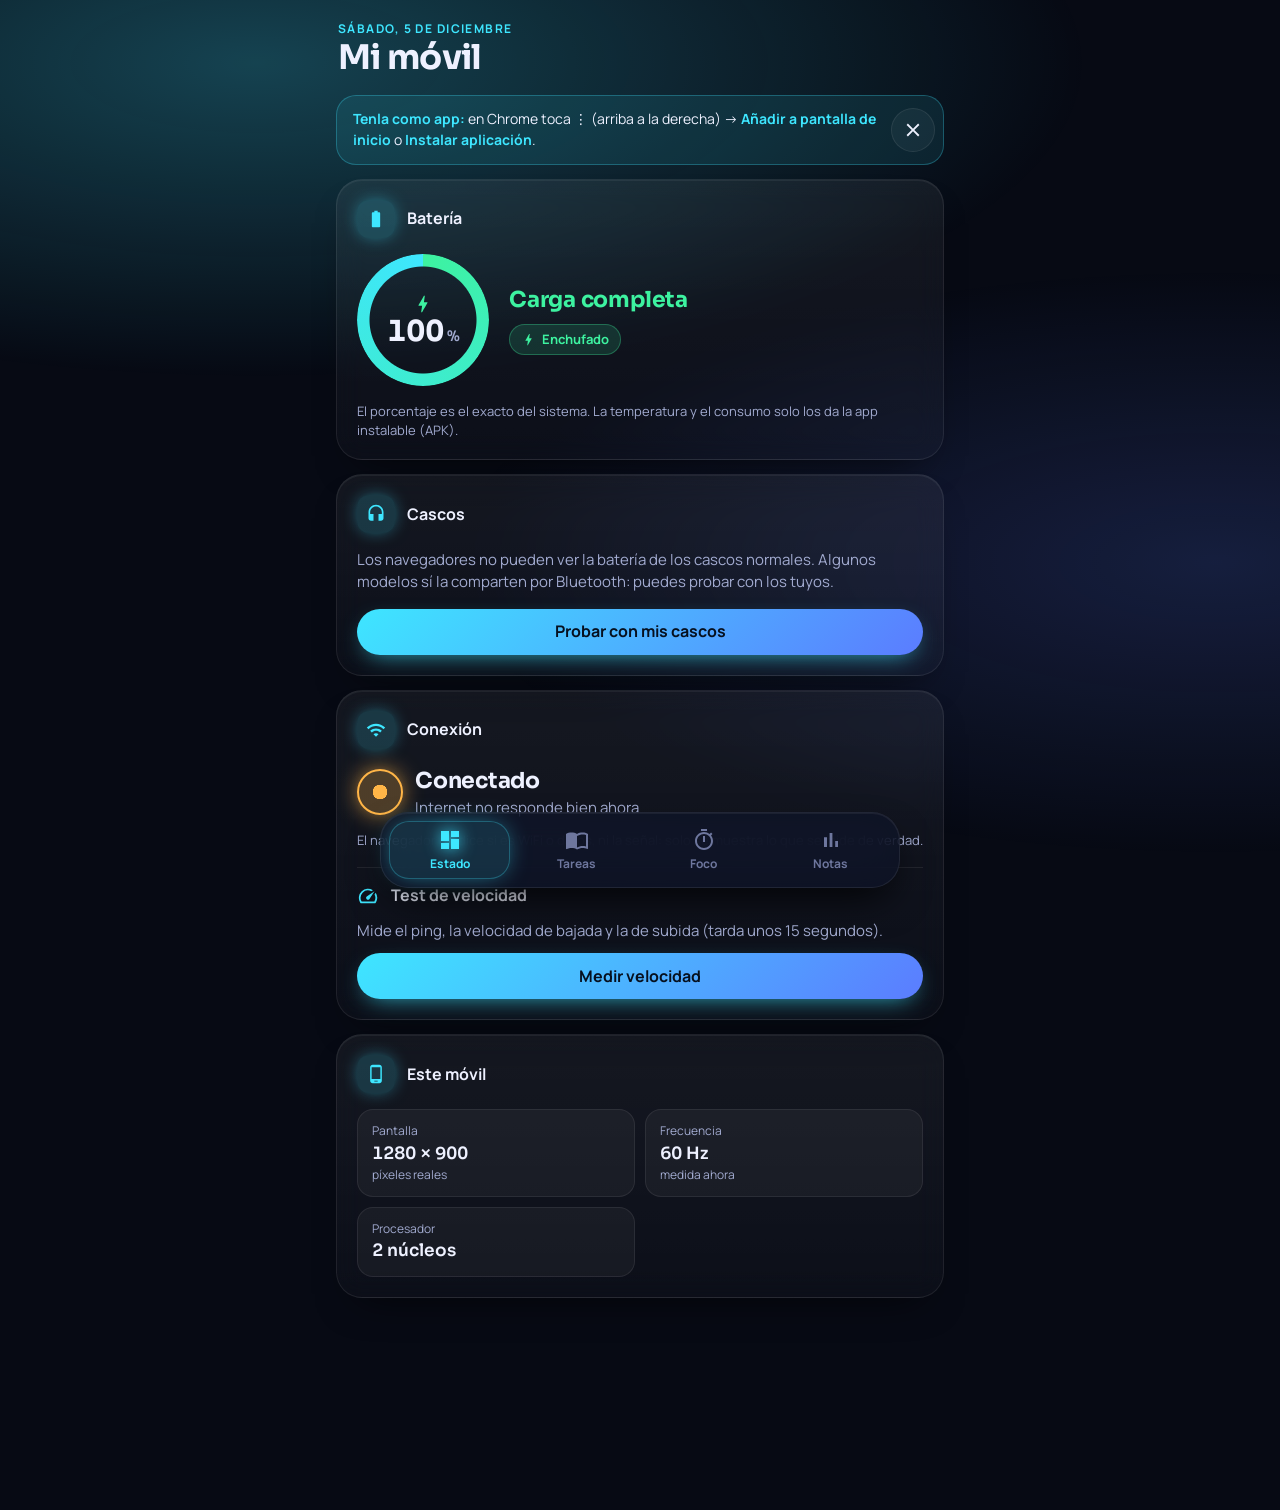
==== commit e05c069f: "Web: pestaña Foco, gráficas nuevas y solo datos reales en Estado - Estado: fuera el tipo de red, la " ====
--- a/app-web/index.html
+++ b/app-web/index.html
@@ -30,6 +30,10 @@
       <svg viewBox="0 0 24 24" aria-hidden="true"><path d="M21,5c-1.11,-0.35 -2.33,-0.5 -3.5,-0.5c-1.95,0 -4.05,0.4 -5.5,1.5c-1.45,-1.1 -3.55,-1.5 -5.5,-1.5S2.45,4.9 1,6v14.65c0,0.25 0.25,0.5 0.5,0.5c0.1,0 0.15,-0.05 0.25,-0.05C3.1,20.45 5.05,20 6.5,20c1.95,0 4.05,0.4 5.5,1.5c1.35,-0.85 3.8,-1.5 5.5,-1.5c1.65,0 3.35,0.3 4.75,1.05c0.1,0.05 0.15,0.05 0.25,0.05c0.25,0 0.5,-0.25 0.5,-0.5V6C22.4,5.55 21.75,5.25 21,5zM21,18.5c-1.1,-0.35 -2.3,-0.5 -3.5,-0.5c-1.7,0 -4.15,0.65 -5.5,1.5V8c1.35,-0.85 3.8,-1.5 5.5,-1.5c1.2,0 2.4,0.15 3.5,0.5V18.5z"/></svg>
       <span>Tareas</span>
     </button>
+    <button class="tab" data-tab="foco" type="button">
+      <svg viewBox="0 0 24 24" aria-hidden="true"><path d="M15,1H9v2h6V1zM11,14h2V8h-2v6zM19.03,7.39l1.42,-1.42c-0.43,-0.51 -0.9,-0.99 -1.41,-1.41l-1.42,1.42C16.07,4.74 14.12,4 12,4c-4.97,0 -9,4.03 -9,9s4.02,9 9,9 9,-4.03 9,-9c0,-2.12 -0.74,-4.07 -1.97,-5.61zM12,20c-3.87,0 -7,-3.13 -7,-7s3.13,-7 7,-7 7,3.13 7,7 -3.13,7 -7,7z"/></svg>
+      <span>Foco</span>
+    </button>
     <button class="tab" data-tab="notas" type="button">
       <svg viewBox="0 0 24 24" aria-hidden="true"><path d="M5,9.2h3V19H5V9.2zM10.6,5h2.8v14h-2.8V5zM16.2,13H19v6h-2.8v-6z"/></svg>
       <span>Notas</span>
--- a/app-web/styles.css
+++ b/app-web/styles.css
@@ -21,6 +21,8 @@
   --pink: #ff6fd8;
   --amber: #ffc857;
   --coral: #ff8a5b;
+  --mint: #5cf2c2;
+  --teal: #2ec5ff;
 
   --good: #3df2a0;
   --warning: #ffb547;
@@ -41,6 +43,7 @@
 
 body[data-section="tareas"] { --accent: var(--violet); --accent-2: var(--pink); }
 body[data-section="notas"] { --accent: var(--amber); --accent-2: var(--coral); }
+body[data-section="foco"] { --accent: var(--mint); --accent-2: var(--teal); }
 
 * { box-sizing: border-box; }
 html, body { margin: 0; }
@@ -190,7 +193,7 @@
 .ring {
   --p: 0; --c1: var(--accent); --c2: var(--accent-2);
   position: relative; flex: none; width: 132px; height: 132px; border-radius: 50%;
-  background: conic-gradient(from -90deg, var(--c1), var(--c2) calc(var(--p) * 1%), var(--track) 0);
+  background: conic-gradient(var(--c1), var(--c2) calc(var(--p) * 1%), var(--track) 0);
   -webkit-mask: radial-gradient(farthest-side, transparent calc(100% - 13px), #000 calc(100% - 12px));
           mask: radial-gradient(farthest-side, transparent calc(100% - 13px), #000 calc(100% - 12px));
   filter: drop-shadow(0 0 12px color-mix(in srgb, var(--c1) 55%, transparent));
@@ -357,7 +360,7 @@
   position: fixed; z-index: 10;
   left: max(12px, env(safe-area-inset-left, 0px)); right: max(12px, env(safe-area-inset-right, 0px));
   bottom: calc(12px + env(safe-area-inset-bottom, 0px));
-  max-width: 460px; margin: 0 auto; height: var(--tabbar-h);
+  max-width: 520px; margin: 0 auto; height: var(--tabbar-h);
   display: flex; gap: 6px; padding: 8px;
   border-radius: 28px;
   background: rgba(14, 19, 38, 0.74);
@@ -367,7 +370,7 @@
   -webkit-backdrop-filter: blur(20px) saturate(140%);
 }
 .tab {
-  flex: 1; border: 0; border-radius: 20px; background: transparent;
+  flex: 1; min-width: 0; border: 0; border-radius: 20px; background: transparent;
   display: flex; flex-direction: column; align-items: center; justify-content: center; gap: 3px;
   font-size: 12px; font-weight: 700; color: var(--faint);
   transition: background 0.25s ease, color 0.25s ease;
@@ -376,6 +379,7 @@
 .tab[data-tab="estado"] { --tab: var(--cyan); }
 .tab[data-tab="tareas"] { --tab: var(--violet); }
 .tab[data-tab="notas"] { --tab: var(--amber); }
+.tab[data-tab="foco"] { --tab: var(--mint); }
 .tab[aria-current="page"] {
   color: var(--tab);
   background: color-mix(in srgb, var(--tab) 13%, transparent);
@@ -499,6 +503,96 @@
   outline: 2px solid var(--accent); outline-offset: 3px;
 }
 
+/* ---------------------------------------------------------------- Gráficas nuevas */
+.chart .col { filter: drop-shadow(0 0 6px color-mix(in srgb, var(--accent) 55%, transparent)); }
+.chart .col.today { filter: drop-shadow(0 0 12px var(--accent)); }
+.chart .zero { fill: var(--stroke-strong); }
+.chart text.today-label { fill: var(--accent); font-weight: 700; }
+.chart .line { fill: none; stroke: var(--accent); stroke-width: 2.5; stroke-linecap: round; stroke-linejoin: round; filter: drop-shadow(0 0 6px var(--accent)); }
+.chart .area { stroke: none; }
+.chart .dot { fill: var(--accent); stroke: #0d1224; stroke-width: 2; }
+.chart .dot.last, .chart .dot.picked { filter: drop-shadow(0 0 8px var(--accent)); }
+.chart.anim .col { animation: growY 0.7s cubic-bezier(.2, .8, .2, 1) both; transform-box: fill-box; transform-origin: bottom; }
+.chart.anim .bar { animation: growX 0.7s cubic-bezier(.2, .8, .2, 1) both; transform-box: fill-box; transform-origin: left; }
+.chart.anim .line { stroke-dasharray: 1; stroke-dashoffset: 1; animation: draw 1.1s ease-out forwards; }
+.chart.anim .area, .chart.anim .dot, .chart.anim text.value { animation: fade 0.8s ease 0.4s both; }
+.spark { flex: none; overflow: visible; }
+.spark .pass { stroke: var(--stroke-strong); stroke-width: 1; }
+@keyframes growY { from { transform: scaleY(0); } }
+@keyframes growX { from { transform: scaleX(0); } }
+@keyframes draw { to { stroke-dashoffset: 0; } }
+
+.mini-stats { display: flex; gap: 22px; margin: -2px 0 10px; flex-wrap: wrap; }
+.mini-stats div { display: grid; }
+.mini-stats b { font-size: 24px; font-weight: 700; line-height: 1.1; }
+.mini-stats span { font-size: 12px; color: var(--muted); }
+
+/* Conexión: luz que late en el color de la calidad medida */
+.orb {
+  --orb: var(--accent);
+  position: relative; width: 46px; height: 46px; flex: none; border-radius: 50%;
+  background: radial-gradient(circle, var(--orb) 0 22%, color-mix(in srgb, var(--orb) 25%, transparent) 23% 100%);
+  box-shadow: 0 0 24px -4px var(--orb);
+}
+.orb::after {
+  content: ""; position: absolute; inset: 0; border-radius: 50%;
+  border: 2px solid var(--orb); animation: ripple 2.2s ease-out infinite;
+}
+@keyframes ripple { from { transform: scale(0.5); opacity: 0.9; } to { transform: scale(1.35); opacity: 0; } }
+
+/* Próximos exámenes */
+.exam-list { display: grid; gap: 10px; }
+.exam-row { display: flex; align-items: center; gap: 14px; padding: 10px; border-radius: 18px; background: var(--glass); border: 1px solid var(--stroke); }
+.date-block {
+  width: 56px; flex: none; text-align: center; padding: 6px 0; border-radius: 14px;
+  background: color-mix(in srgb, var(--pill) 14%, transparent);
+  border: 1px solid color-mix(in srgb, var(--pill) 35%, transparent);
+  box-shadow: 0 0 18px -8px var(--pill);
+}
+.date-block b { display: block; font-family: var(--font-display); font-size: 22px; line-height: 1.1; color: var(--pill); }
+.date-block span { display: block; font-size: 11px; font-weight: 700; color: var(--muted); text-transform: uppercase; letter-spacing: 0.06em; }
+
+/* ¿Qué necesito sacar? */
+.segmented.targets { grid-template-columns: 1.6fr repeat(4, 1fr); }
+.segmented.presets { grid-template-columns: repeat(3, 1fr); margin-bottom: 22px; }
+.segmented button:disabled { opacity: 0.45; }
+.need-list { display: grid; gap: 8px; }
+.need-row { display: flex; align-items: center; gap: 12px; padding: 10px 12px 10px 10px; border-radius: 16px; background: var(--glass); border: 1px solid var(--stroke); }
+.need {
+  min-width: 52px; height: 44px; padding: 0 6px; flex: none; border-radius: 12px; display: grid; place-items: center;
+  font-family: var(--font-display); font-weight: 700; font-size: 17px;
+  color: var(--need); background: color-mix(in srgb, var(--need) 15%, transparent);
+  box-shadow: 0 0 16px -8px var(--need);
+}
+
+/* Foco */
+.focus-card { text-align: center; }
+.ring-wrap.xl { margin: 0 auto; }
+.ring-wrap.xl .ring {
+  width: min(250px, 68vw); height: min(250px, 68vw);
+  -webkit-mask: radial-gradient(farthest-side, transparent calc(100% - 15px), #000 calc(100% - 14px));
+          mask: radial-gradient(farthest-side, transparent calc(100% - 15px), #000 calc(100% - 14px));
+  filter: drop-shadow(0 0 18px color-mix(in srgb, var(--c1) 60%, transparent));
+}
+.ring-wrap.xl.live .ring { animation: breathe 3.2s ease-in-out infinite; }
+.ring-wrap.xl .center { gap: 4px; }
+.focus-time { font-family: var(--font-display); font-size: 56px; font-weight: 700; letter-spacing: -0.03em; line-height: 1; font-variant-numeric: tabular-nums; }
+.focus-task { text-align: left; margin: 22px 0 6px; }
+.focus-task select {
+  width: 100%; padding: 14px 16px; border-radius: 16px; border: 1px solid var(--stroke-strong);
+  background: var(--glass); color: var(--text); font: inherit; font-size: 16px; color-scheme: dark;
+}
+.focus-controls { display: flex; align-items: center; justify-content: center; gap: 14px; margin-top: 12px; }
+.focus-controls .btn.play { display: inline-flex; align-items: center; gap: 8px; min-width: 150px; justify-content: center; min-height: 56px; font-size: 17px; }
+.focus-controls .btn.play svg { width: 24px; height: 24px; fill: currentColor; }
+.icon-btn.big { width: 54px; height: 54px; }
+.center-dialog { text-align: center; }
+.center-dialog .burst {
+  width: 92px; height: 92px; margin: 0 auto 6px; border-radius: 50%; display: grid; place-items: center; font-size: 46px;
+  background: radial-gradient(circle, color-mix(in srgb, var(--accent) 35%, transparent), transparent 70%);
+}
+@keyframes breathe { 50% { filter: drop-shadow(0 0 30px color-mix(in srgb, var(--c1) 85%, transparent)); } }
+
 @keyframes fade { from { opacity: 0; } }
 @keyframes up { from { transform: translateY(24px); opacity: 0; } }
 @keyframes pop { from { transform: scale(0.94); opacity: 0; } }
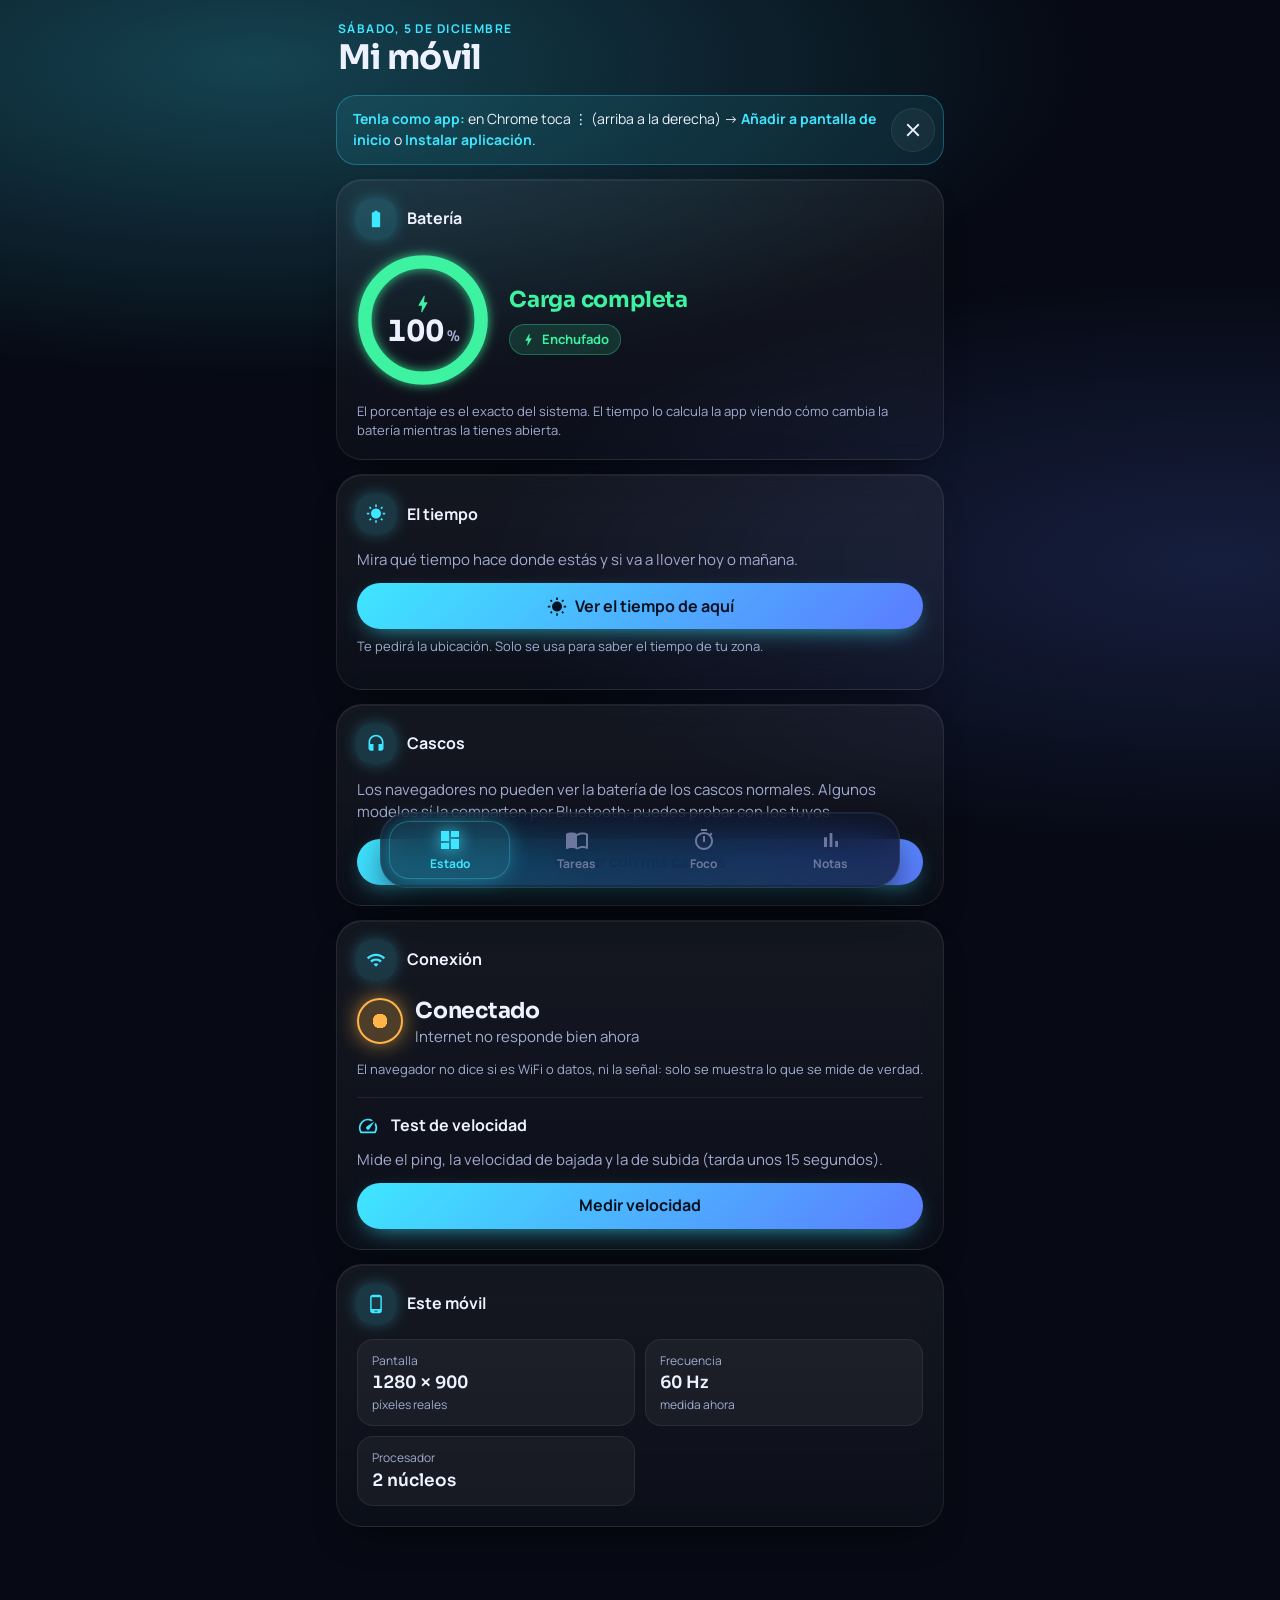
==== commit 32e785a6: "Readable numbers under Samsung dark mode, plus schedule, weather, focus sounds and achievements Sams" ====
--- a/app-web/index.html
+++ b/app-web/index.html
@@ -6,6 +6,7 @@
   <title>Mi Panel</title>
   <meta name="description" content="Batería, conexión, tareas de estudio y notas en tu móvil.">
   <meta name="theme-color" content="#070a14">
+  <meta name="color-scheme" content="dark">
   <meta name="mobile-web-app-capable" content="yes">
   <meta name="apple-mobile-web-app-capable" content="yes">
   <meta name="apple-mobile-web-app-title" content="Mi Panel">
--- a/app-web/styles.css
+++ b/app-web/styles.css
@@ -137,8 +137,9 @@
   backdrop-filter: blur(14px);
   -webkit-backdrop-filter: blur(14px);
 }
-.card-head { display: flex; align-items: center; gap: 12px; margin-bottom: 16px; }
-.card-head h2 { font-size: 16px; font-weight: 700; margin: 0; flex: 1; min-width: 0; }
+.card-head { display: flex; flex-wrap: wrap; align-items: center; gap: 8px 12px; margin-bottom: 16px; }
+/* El título no se parte en dos líneas: si no cabe, la etiqueta de la derecha baja a la siguiente. */
+.card-head h2 { font-size: 16px; font-weight: 700; margin: 0; flex: 1 0 auto; white-space: nowrap; }
 .badge-icon {
   width: 38px; height: 38px; border-radius: 12px; flex: none;
   display: grid; place-items: center;
@@ -171,45 +172,33 @@
 .pills .pill { white-space: nowrap; }
 .pills { display: flex; flex-wrap: wrap; gap: 6px; }
 
-/* Barra de progreso con luz */
-.meter { height: 10px; border-radius: 99px; background: var(--track); overflow: hidden; }
-.meter > i {
-  position: relative; display: block; height: 100%; border-radius: 99px;
-  background: linear-gradient(90deg, var(--accent), var(--accent-2));
-  box-shadow: 0 0 14px color-mix(in srgb, var(--accent) 70%, transparent);
-  transition: width 0.6s cubic-bezier(.2, .8, .2, 1);
-}
-.meter > i::after {
-  content: ""; position: absolute; inset: 0; border-radius: inherit;
-  background: linear-gradient(90deg, transparent, rgba(255, 255, 255, 0.45), transparent);
-  background-size: 40% 100%; background-repeat: no-repeat;
-  animation: shine 2.8s ease-in-out infinite;
-}
+/* Barra de progreso con luz (SVG, colores lisos) */
+.meter { --meter: var(--accent); display: block; width: 100%; height: 10px; overflow: visible; }
 .meter.thick { height: 12px; }
-.meter.good > i { background: linear-gradient(90deg, var(--good), #7affd0); box-shadow: 0 0 14px color-mix(in srgb, var(--good) 70%, transparent); }
-@keyframes shine { from { background-position: -60% 0; } to { background-position: 160% 0; } }
-
-/* Anillo de progreso (conic-gradient) */
+.meter-track { fill: var(--track); }
+.meter-fill {
+  fill: var(--meter);
+  filter: drop-shadow(0 0 5px color-mix(in srgb, var(--meter) 70%, transparent));
+}
+
+/* Anillo de progreso (SVG: pista + arco liso con luz, empieza arriba) */
 .ring {
-  --p: 0; --c1: var(--accent); --c2: var(--accent-2);
-  position: relative; flex: none; width: 132px; height: 132px; border-radius: 50%;
-  background: conic-gradient(var(--c1), var(--c2) calc(var(--p) * 1%), var(--track) 0);
-  -webkit-mask: radial-gradient(farthest-side, transparent calc(100% - 13px), #000 calc(100% - 12px));
-          mask: radial-gradient(farthest-side, transparent calc(100% - 13px), #000 calc(100% - 12px));
-  filter: drop-shadow(0 0 12px color-mix(in srgb, var(--c1) 55%, transparent));
-}
+  --p: 0; --c1: var(--accent); --c2: var(--accent-2); --sw: 10;
+  display: block; flex: none; width: 132px; height: 132px; overflow: visible;
+}
+.ring circle { fill: none; stroke-width: calc(var(--sw) * 1px); }
+.ring-track { stroke: var(--track); }
+.ring-bar {
+  stroke: var(--c1); stroke-linecap: round;
+  stroke-dasharray: calc(var(--p) * 1px) 200px;
+  filter: drop-shadow(0 0 4px color-mix(in srgb, var(--c1) 80%, transparent));
+  transition: stroke-dasharray 0.6s cubic-bezier(.2, .8, .2, 1);
+}
+.ring.empty .ring-bar { stroke: none; }
 .ring-wrap { position: relative; flex: none; display: grid; place-items: center; }
 .ring-wrap .center { position: absolute; inset: 0; display: grid; place-content: center; text-align: center; }
-.ring-wrap.sm .ring {
-  width: 60px; height: 60px;
-  -webkit-mask: radial-gradient(farthest-side, transparent calc(100% - 7px), #000 calc(100% - 6px));
-          mask: radial-gradient(farthest-side, transparent calc(100% - 7px), #000 calc(100% - 6px));
-}
-.ring-wrap.md .ring {
-  width: 100px; height: 100px;
-  -webkit-mask: radial-gradient(farthest-side, transparent calc(100% - 10px), #000 calc(100% - 9px));
-          mask: radial-gradient(farthest-side, transparent calc(100% - 10px), #000 calc(100% - 9px));
-}
+.ring-wrap.sm .ring { width: 60px; height: 60px; --sw: 11; }
+.ring-wrap.md .ring { width: 100px; height: 100px; }
 
 .btn {
   border: 0; border-radius: 99px; padding: 11px 20px; min-height: 46px; font-weight: 700;
@@ -322,17 +311,17 @@
 .avg { display: flex; align-items: flex-end; gap: 14px; flex-wrap: wrap; }
 .hero {
   font-size: 68px; line-height: 0.95; font-weight: 800; letter-spacing: -0.04em;
-  background: linear-gradient(135deg, #fff3cf, var(--amber) 45%, var(--coral));
-  -webkit-background-clip: text; background-clip: text; color: transparent;
-  filter: drop-shadow(0 0 24px color-mix(in srgb, var(--amber) 45%, transparent));
-}
+  color: #fff3d6;
+  text-shadow: 0 0 18px color-mix(in srgb, var(--amber) 75%, transparent), 0 0 46px color-mix(in srgb, var(--coral) 45%, transparent);
+}
+.hero .dec { color: var(--amber); }
 .chart svg { display: block; width: 100%; overflow: visible; }
-.chart .bar { filter: drop-shadow(0 0 6px color-mix(in srgb, var(--accent) 60%, transparent)); }
+.chart .bar { fill: var(--accent); filter: drop-shadow(0 0 6px color-mix(in srgb, var(--accent) 60%, transparent)); }
 .chart .grid { stroke: var(--stroke-strong); stroke-width: 1; }
 .chart .pass { stroke: color-mix(in srgb, var(--accent) 60%, transparent); stroke-width: 1; }
 .chart text { fill: var(--text); font-size: 14px; font-family: var(--font-body); }
 .chart text.axis { fill: var(--faint); font-size: 11px; }
-.chart text.value { font-weight: 700; font-family: var(--font-display); paint-order: stroke; stroke: #11162a; stroke-width: 4px; stroke-linejoin: round; }
+.chart text.value { font-weight: 700; font-family: var(--font-display); fill: var(--text); }
 .chart .hit { fill: transparent; stroke: none; cursor: pointer; }
 .chart .sel { fill: var(--glass-strong); stroke: none; }
 .chart-detail { margin: 12px 0 0; font-size: 14px; color: var(--muted); }
@@ -430,7 +419,7 @@
 .sheet .bar { position: relative; display: flex; align-items: center; gap: 8px; padding: calc(env(safe-area-inset-top, 0px) + 8px) 12px 8px; }
 .sheet .bar h2 { flex: 1; font-family: var(--font-display); font-size: 20px; font-weight: 700; margin: 0 0 0 4px; }
 .sheet .bar .btn { min-height: 40px; padding: 8px 18px; }
-.sheet form { position: relative; flex: 1; overflow: auto; padding: 12px 20px 32px; max-width: 640px; width: 100%; margin: 0 auto; }
+.sheet form, .sheet .sheet-body { position: relative; flex: 1; overflow: auto; padding: 12px 20px 32px; max-width: 640px; width: 100%; margin: 0 auto; }
 
 .field { display: block; margin-bottom: 16px; }
 .field > span { display: block; font-size: 13px; font-weight: 700; color: var(--muted); margin: 0 0 7px 4px; }
@@ -482,7 +471,7 @@
 }
 .celebrate h2 {
   font-size: 34px; margin: 0; font-weight: 800;
-  background: linear-gradient(135deg, #d8fff0, var(--good)); -webkit-background-clip: text; background-clip: text; color: transparent;
+  color: #c9ffe8; text-shadow: 0 0 22px color-mix(in srgb, var(--good) 65%, transparent);
 }
 .celebrate .btn { --accent: var(--good); --accent-2: #7affd0; }
 @keyframes glowpulse { 50% { transform: scale(1.06); filter: brightness(1.2); } }
@@ -495,6 +484,16 @@
 }
 .install p { margin: 0; flex: 1; }
 .install b { color: var(--accent); }
+.install-big { align-items: flex-start; padding: 16px 8px 16px 18px; }
+.install-big p:first-child { font-size: 15px; }
+.install a:not(.btn) { color: var(--accent); font-weight: 700; }
+.install .btn, .install a.btn { display: inline-flex; align-items: center; gap: 6px; text-decoration: none; }
+.install .btn svg { width: 20px; height: 20px; fill: currentColor; }
+.install-actions { display: flex; flex-wrap: wrap; align-items: center; gap: 8px; margin-top: 12px; }
+.link-box {
+  padding: 12px 14px; border-radius: 14px; background: var(--glass); border: 1px solid var(--stroke-strong);
+  font-size: 14px; overflow-wrap: anywhere; user-select: all; -webkit-user-select: all;
+}
 
 .loading { color: var(--muted); text-align: center; padding: 64px 0; }
 
@@ -504,13 +503,13 @@
 }
 
 /* ---------------------------------------------------------------- Gráficas nuevas */
-.chart .col { filter: drop-shadow(0 0 6px color-mix(in srgb, var(--accent) 55%, transparent)); }
-.chart .col.today { filter: drop-shadow(0 0 12px var(--accent)); }
+.chart .col { fill: var(--accent); fill-opacity: 0.7; filter: drop-shadow(0 0 6px color-mix(in srgb, var(--accent) 55%, transparent)); }
+.chart .col.today { fill-opacity: 1; filter: drop-shadow(0 0 12px var(--accent)); }
 .chart .zero { fill: var(--stroke-strong); }
 .chart text.today-label { fill: var(--accent); font-weight: 700; }
 .chart .line { fill: none; stroke: var(--accent); stroke-width: 2.5; stroke-linecap: round; stroke-linejoin: round; filter: drop-shadow(0 0 6px var(--accent)); }
-.chart .area { stroke: none; }
-.chart .dot { fill: var(--accent); stroke: #0d1224; stroke-width: 2; }
+.chart .area { stroke: none; fill: var(--accent); fill-opacity: 0.1; }
+.chart .dot { fill: var(--accent); stroke: none; }
 .chart .dot.last, .chart .dot.picked { filter: drop-shadow(0 0 8px var(--accent)); }
 .chart.anim .col { animation: growY 0.7s cubic-bezier(.2, .8, .2, 1) both; transform-box: fill-box; transform-origin: bottom; }
 .chart.anim .bar { animation: growX 0.7s cubic-bezier(.2, .8, .2, 1) both; transform-box: fill-box; transform-origin: left; }
@@ -568,12 +567,8 @@
 /* Foco */
 .focus-card { text-align: center; }
 .ring-wrap.xl { margin: 0 auto; }
-.ring-wrap.xl .ring {
-  width: min(250px, 68vw); height: min(250px, 68vw);
-  -webkit-mask: radial-gradient(farthest-side, transparent calc(100% - 15px), #000 calc(100% - 14px));
-          mask: radial-gradient(farthest-side, transparent calc(100% - 15px), #000 calc(100% - 14px));
-  filter: drop-shadow(0 0 18px color-mix(in srgb, var(--c1) 60%, transparent));
-}
+.ring-wrap.xl .ring { width: min(250px, 68vw); height: min(250px, 68vw); --sw: 6; }
+.ring-wrap.xl .ring-bar { transition: stroke-dasharray 1s linear; }
 .ring-wrap.xl.live .ring { animation: breathe 3.2s ease-in-out infinite; }
 .ring-wrap.xl .center { gap: 4px; }
 .focus-time { font-family: var(--font-display); font-size: 56px; font-weight: 700; letter-spacing: -0.03em; line-height: 1; font-variant-numeric: tabular-nums; }
@@ -591,7 +586,7 @@
   width: 92px; height: 92px; margin: 0 auto 6px; border-radius: 50%; display: grid; place-items: center; font-size: 46px;
   background: radial-gradient(circle, color-mix(in srgb, var(--accent) 35%, transparent), transparent 70%);
 }
-@keyframes breathe { 50% { filter: drop-shadow(0 0 30px color-mix(in srgb, var(--c1) 85%, transparent)); } }
+@keyframes breathe { 50% { filter: drop-shadow(0 0 16px color-mix(in srgb, var(--c1) 85%, transparent)); } }
 
 @keyframes fade { from { opacity: 0; } }
 @keyframes up { from { transform: translateY(24px); opacity: 0; } }
@@ -608,3 +603,86 @@
 @media (prefers-reduced-motion: reduce) {
   *, *::before, *::after { animation: none !important; transition: none !important; }
 }
+
+/* Botones con icono, botón de texto compacto y dos campos en una fila */
+.btn > svg { width: 20px; height: 20px; fill: currentColor; vertical-align: -5px; margin-right: 8px; }
+.install .btn > svg, .focus-controls .btn.play > svg { margin-right: 0; vertical-align: 0; }
+.btn.slim { min-height: 34px; padding: 6px 10px; font-size: 14px; }
+.card-head .btn.slim { margin: -6px -8px -6px 0; }
+.two { display: grid; grid-template-columns: 1fr 1fr; gap: 12px; }
+.two .field { margin-bottom: 8px; }
+.sheet small.error { display: block; color: var(--bad); font-size: 13px; margin: 0 0 12px 4px; min-height: 1px; }
+
+/* Horario: hoy en clase */
+.class-list { display: grid; gap: 8px; }
+.class-row { display: flex; gap: 14px; align-items: flex-start; padding: 10px 12px; border-radius: 18px; background: var(--glass); border: 1px solid var(--stroke); }
+.class-row.past { opacity: 0.45; }
+.class-row.now { border-color: color-mix(in srgb, var(--accent) 60%, transparent); background: color-mix(in srgb, var(--accent) 9%, transparent); box-shadow: 0 0 24px -10px var(--accent); }
+.class-row .small { display: block; }
+.class-time { flex: none; width: 46px; display: grid; text-align: center; font-variant-numeric: tabular-nums; }
+.class-time b { font-family: var(--font-display); font-size: 16px; line-height: 1.2; }
+.class-time span { font-size: 12px; color: var(--muted); }
+.class-row.now .class-time b { color: var(--accent); }
+.invite {
+  display: flex; align-items: center; gap: 14px; width: 100%; text-align: left; padding: 16px 18px; border-radius: var(--radius);
+  border: 1px dashed color-mix(in srgb, var(--accent) 45%, transparent); background: color-mix(in srgb, var(--accent) 6%, transparent); color: var(--text);
+}
+.invite svg { width: 26px; height: 26px; fill: var(--accent); flex: none; }
+.invite .small { display: block; margin-top: 2px; }
+
+/* Horario: editor */
+.segmented.days { grid-template-columns: repeat(7, 1fr); }
+.segmented.days button { padding: 10px 0; position: relative; }
+.segmented.days button.has::after {
+  content: ""; position: absolute; left: 50%; bottom: 4px; width: 4px; height: 4px; margin-left: -2px; border-radius: 50%; background: currentColor; opacity: 0.7;
+}
+.class-edit-list { display: grid; gap: 8px; margin-top: 10px; }
+.class-edit { display: flex; align-items: center; gap: 4px; border-radius: 18px; background: var(--glass); border: 1px solid var(--stroke); padding-right: 4px; }
+.class-edit-main { flex: 1; min-width: 0; display: flex; align-items: center; gap: 14px; padding: 12px; border: 0; background: transparent; color: inherit; text-align: left; }
+.class-edit-main .small, .class-edit-main .strong { display: block; }
+
+/* El tiempo */
+.weather { display: flex; align-items: center; gap: 16px; margin-bottom: 14px; }
+.weather-icon { font-size: 54px; line-height: 1; filter: drop-shadow(0 0 18px color-mix(in srgb, var(--accent) 55%, transparent)); }
+.weather-temp { font-size: 46px; font-weight: 700; line-height: 1; letter-spacing: -0.03em; text-shadow: 0 0 22px color-mix(in srgb, var(--accent) 55%, transparent); }
+.weather-temp small { font-size: 0.55em; color: var(--accent); vertical-align: top; }
+
+/* Foco: sonido de fondo */
+.focus-sound { margin: 0 0 6px; }
+.focus-sound > span { display: flex; align-items: center; gap: 6px; }
+.focus-sound > span svg { width: 16px; height: 16px; fill: var(--accent); }
+.segmented.sounds { grid-template-columns: repeat(4, 1fr); margin-bottom: 0; }
+.segmented.sounds button { padding: 10px 0; }
+
+/* Logros */
+.badges { display: grid; grid-template-columns: repeat(3, 1fr); gap: 8px; }
+.badge {
+  display: grid; justify-items: center; align-content: start; gap: 4px; padding: 12px 6px 10px; min-width: 0;
+  border-radius: 18px; border: 1px solid var(--stroke); background: var(--glass); color: var(--text); text-align: center;
+}
+.badge b { font-size: 12.5px; line-height: 1.2; }
+.badge > span:not(.badge-emoji) { font-size: 11px; color: var(--muted); font-variant-numeric: tabular-nums; }
+.badge .meter { height: 4px; margin-top: 2px; width: 80%; }
+.badge-emoji {
+  width: 46px; height: 46px; border-radius: 50%; display: grid; place-items: center; font-size: 24px;
+  background: var(--glass-strong); filter: grayscale(1); opacity: 0.45;
+}
+.badge.got { border-color: color-mix(in srgb, var(--warning) 55%, transparent); background: color-mix(in srgb, var(--warning) 7%, transparent); }
+.badge.got .badge-emoji { filter: none; opacity: 1; box-shadow: 0 0 0 2px var(--warning), 0 0 22px -2px color-mix(in srgb, var(--warning) 70%, transparent); }
+.badge.got > span:not(.badge-emoji) { color: var(--warning); font-weight: 700; }
+.badge[aria-pressed="true"] { border-color: var(--text); }
+
+/* Samsung Internet: su modo oscuro oscurece los fondos de colores vivos (botones, degradados) aunque
+   la página ya sea oscura, y deja bien el texto, los bordes y las sombras. Ahí los botones principales
+   van en cristal con borde y texto de luz, que se ven igual con y sin ese modo. */
+.samsung .btn:not(.glass):not(.outline):not(.text):not(.danger),
+.samsung .fab,
+.samsung .segmented button[aria-pressed="true"] {
+  background: color-mix(in srgb, var(--accent) 14%, var(--bg-raised));
+  color: var(--accent);
+  border: 1.5px solid var(--accent);
+  box-shadow: 0 0 22px -6px color-mix(in srgb, var(--accent) 80%, transparent);
+}
+.samsung .orb { background: color-mix(in srgb, var(--orb) 14%, var(--bg-raised)); border: 3px solid var(--orb); }
+.samsung .status-dot { background: none; border: 2px solid var(--accent); }
+.samsung .today-line.done .status-dot { border-color: var(--good); }
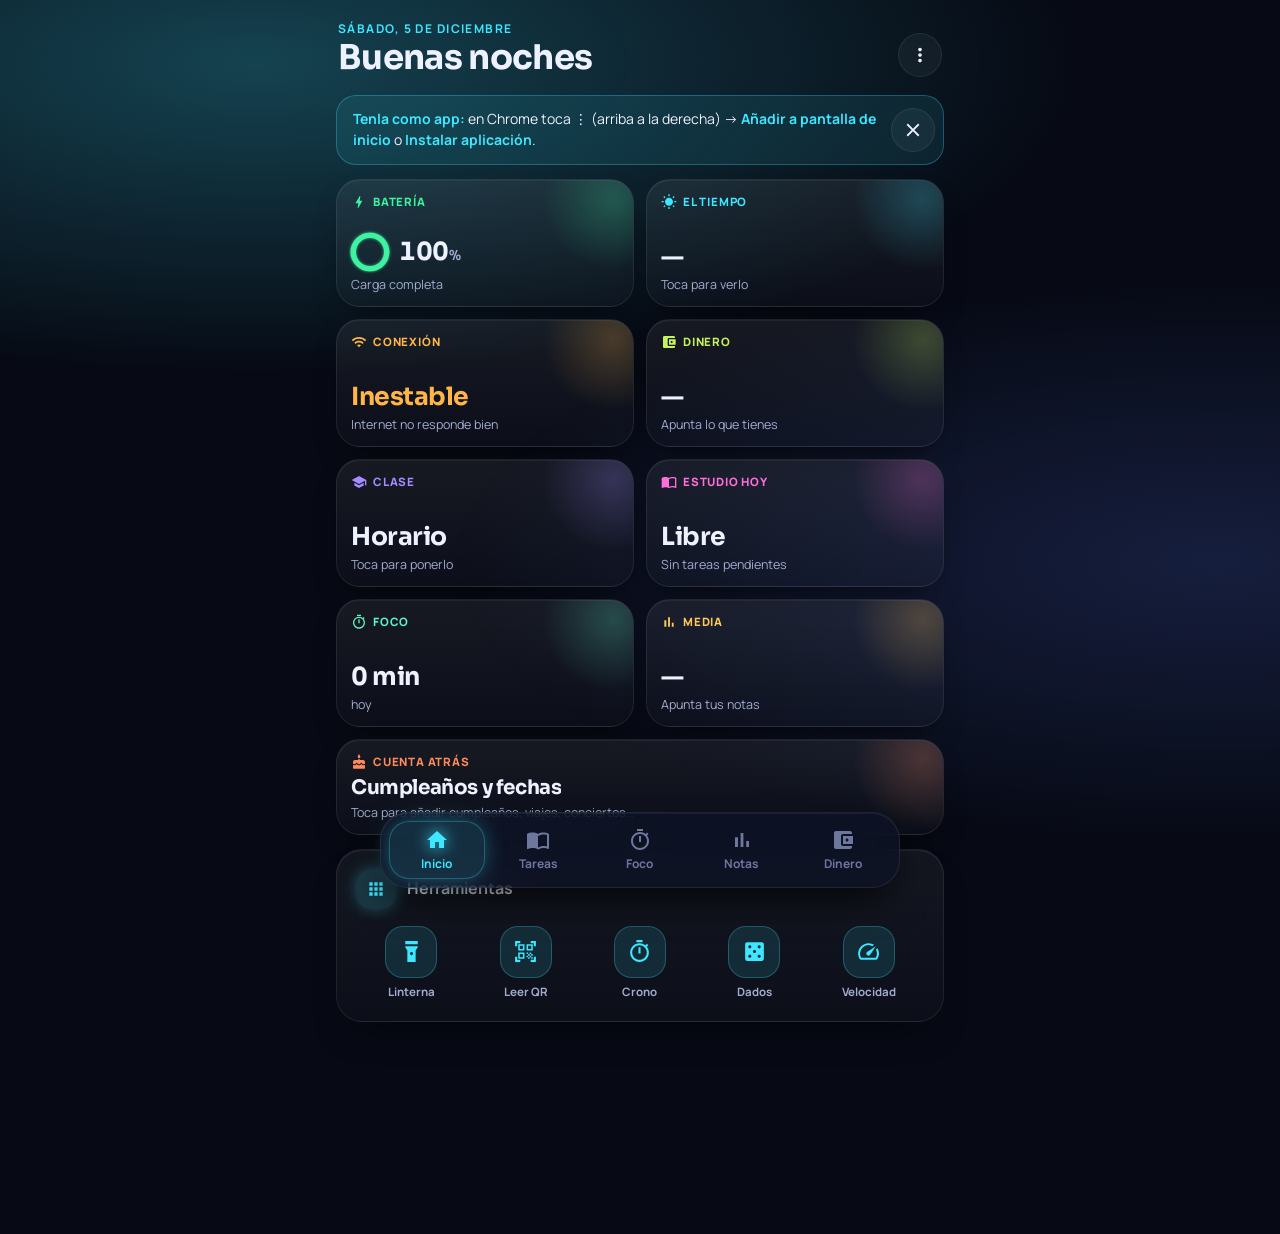
==== commit b071a2da: "Turn Mi Panel into a control panel and make the installed app feel native New Inicio tab with live t" ====
--- a/app-web/index.html
+++ b/app-web/index.html
@@ -4,7 +4,7 @@
   <meta charset="utf-8">
   <meta name="viewport" content="width=device-width, initial-scale=1, viewport-fit=cover">
   <title>Mi Panel</title>
-  <meta name="description" content="Batería, conexión, tareas de estudio y notas en tu móvil.">
+  <meta name="description" content="Tu panel de control: batería, el tiempo, clases, tareas, foco, notas y dinero.">
   <meta name="theme-color" content="#070a14">
   <meta name="color-scheme" content="dark">
   <meta name="mobile-web-app-capable" content="yes">
@@ -23,9 +23,9 @@
   <main id="view" aria-live="polite"></main>
 
   <nav class="tabbar" aria-label="Secciones">
-    <button class="tab" data-tab="estado" type="button">
-      <svg viewBox="0 0 24 24" aria-hidden="true"><path d="M3,13h8V3H3v10zM3,21h8v-6H3v6zM13,21h8V11h-8v10zM13,3v6h8V3h-8z"/></svg>
-      <span>Estado</span>
+    <button class="tab" data-tab="inicio" type="button">
+      <svg viewBox="0 0 24 24" aria-hidden="true"><path d="M10,20v-6h4v6h5v-8h3L12,3 2,12h3v8z"/></svg>
+      <span>Inicio</span>
     </button>
     <button class="tab" data-tab="tareas" type="button">
       <svg viewBox="0 0 24 24" aria-hidden="true"><path d="M21,5c-1.11,-0.35 -2.33,-0.5 -3.5,-0.5c-1.95,0 -4.05,0.4 -5.5,1.5c-1.45,-1.1 -3.55,-1.5 -5.5,-1.5S2.45,4.9 1,6v14.65c0,0.25 0.25,0.5 0.5,0.5c0.1,0 0.15,-0.05 0.25,-0.05C3.1,20.45 5.05,20 6.5,20c1.95,0 4.05,0.4 5.5,1.5c1.35,-0.85 3.8,-1.5 5.5,-1.5c1.65,0 3.35,0.3 4.75,1.05c0.1,0.05 0.15,0.05 0.25,0.05c0.25,0 0.5,-0.25 0.5,-0.5V6C22.4,5.55 21.75,5.25 21,5zM21,18.5c-1.1,-0.35 -2.3,-0.5 -3.5,-0.5c-1.7,0 -4.15,0.65 -5.5,1.5V8c1.35,-0.85 3.8,-1.5 5.5,-1.5c1.2,0 2.4,0.15 3.5,0.5V18.5z"/></svg>
@@ -39,6 +39,10 @@
       <svg viewBox="0 0 24 24" aria-hidden="true"><path d="M5,9.2h3V19H5V9.2zM10.6,5h2.8v14h-2.8V5zM16.2,13H19v6h-2.8v-6z"/></svg>
       <span>Notas</span>
     </button>
+    <button class="tab" data-tab="dinero" type="button">
+      <svg viewBox="0 0 24 24" aria-hidden="true"><path d="M21,18v1c0,1.1 -0.9,2 -2,2H5c-1.11,0 -2,-0.9 -2,-2V5c0,-1.1 0.89,-2 2,-2h14c1.1,0 2,0.9 2,2v1h-9c-1.11,0 -2,0.9 -2,2v8c0,1.1 0.89,2 2,2h9zM12,16h10V8H12v8zM16,13.5c-0.83,0 -1.5,-0.67 -1.5,-1.5s0.67,-1.5 1.5,-1.5 1.5,0.67 1.5,1.5 -0.67,1.5 -1.5,1.5z"/></svg>
+      <span>Dinero</span>
+    </button>
   </nav>
 
   <div id="snackbar" class="snackbar" role="status" hidden>
--- a/app-web/styles.css
+++ b/app-web/styles.css
@@ -23,6 +23,8 @@
   --coral: #ff8a5b;
   --mint: #5cf2c2;
   --teal: #2ec5ff;
+  --lime: #c6f25a;
+  --green: #45e08e;
 
   --good: #3df2a0;
   --warning: #ffb547;
@@ -44,6 +46,7 @@
 body[data-section="tareas"] { --accent: var(--violet); --accent-2: var(--pink); }
 body[data-section="notas"] { --accent: var(--amber); --accent-2: var(--coral); }
 body[data-section="foco"] { --accent: var(--mint); --accent-2: var(--teal); }
+body[data-section="dinero"] { --accent: var(--lime); --accent-2: var(--green); --on-accent: #0c1505; }
 
 * { box-sizing: border-box; }
 html, body { margin: 0; }
@@ -312,9 +315,9 @@
 .hero {
   font-size: 68px; line-height: 0.95; font-weight: 800; letter-spacing: -0.04em;
   color: #fff3d6;
-  text-shadow: 0 0 18px color-mix(in srgb, var(--amber) 75%, transparent), 0 0 46px color-mix(in srgb, var(--coral) 45%, transparent);
-}
-.hero .dec { color: var(--amber); }
+  text-shadow: 0 0 18px color-mix(in srgb, var(--accent) 75%, transparent), 0 0 46px color-mix(in srgb, var(--accent-2) 45%, transparent);
+}
+.hero .dec { color: var(--accent); }
 .chart svg { display: block; width: 100%; overflow: visible; }
 .chart .bar { fill: var(--accent); filter: drop-shadow(0 0 6px color-mix(in srgb, var(--accent) 60%, transparent)); }
 .chart .grid { stroke: var(--stroke-strong); stroke-width: 1; }
@@ -365,7 +368,8 @@
   transition: background 0.25s ease, color 0.25s ease;
 }
 .tab svg { width: 24px; height: 24px; fill: currentColor; }
-.tab[data-tab="estado"] { --tab: var(--cyan); }
+.tab[data-tab="inicio"] { --tab: var(--cyan); }
+.tab[data-tab="dinero"] { --tab: var(--lime); }
 .tab[data-tab="tareas"] { --tab: var(--violet); }
 .tab[data-tab="notas"] { --tab: var(--amber); }
 .tab[data-tab="foco"] { --tab: var(--mint); }
@@ -672,6 +676,173 @@
 .badge.got > span:not(.badge-emoji) { color: var(--warning); font-weight: 700; }
 .badge[aria-pressed="true"] { border-color: var(--text); }
 
+/* ---------------------------------------------------------------- Que se sienta como una app */
+html { overscroll-behavior-y: none; -webkit-text-size-adjust: 100%; }
+body { overscroll-behavior-y: none; -webkit-user-select: none; user-select: none; -webkit-touch-callout: none; }
+input, textarea, select, .selectable { -webkit-user-select: text; user-select: text; }
+button, a, label, select { touch-action: manipulation; }
+.btn.tonal {
+  background: color-mix(in srgb, var(--accent) 14%, transparent); color: var(--accent);
+  border: 1px solid color-mix(in srgb, var(--accent) 35%, transparent); box-shadow: none;
+}
+.sr-only { position: absolute; width: 1px; height: 1px; overflow: hidden; clip: rect(0 0 0 0); white-space: nowrap; }
+
+/* ---------------------------------------------------------------- Inicio: panel de control */
+.tiles { display: grid; grid-template-columns: 1fr 1fr; gap: 12px; }
+.tile {
+  --tile: var(--accent);
+  position: relative; overflow: hidden; display: flex; flex-direction: column; gap: 6px; min-width: 0; min-height: 128px;
+  padding: 14px 14px 13px; border-radius: 24px; text-align: left; color: var(--text);
+  background: linear-gradient(180deg, rgba(255, 255, 255, 0.065), rgba(255, 255, 255, 0.025));
+  border: 1px solid var(--stroke);
+  box-shadow: 0 14px 34px -18px rgba(0, 0, 0, 0.9), inset 0 1px 0 rgba(255, 255, 255, 0.05);
+  transition: transform 0.12s ease, border-color 0.2s ease;
+}
+.tile::before {
+  content: ""; position: absolute; top: -50px; right: -50px; width: 140px; height: 140px; border-radius: 50%; pointer-events: none;
+  background: radial-gradient(closest-side, color-mix(in srgb, var(--tile) 22%, transparent), transparent);
+}
+.tile:active { transform: scale(0.97); border-color: color-mix(in srgb, var(--tile) 45%, transparent); }
+.tile.wide { grid-column: span 2; min-height: 0; }
+.tile-head { display: flex; align-items: center; gap: 6px; font-size: 11.5px; font-weight: 800; letter-spacing: 0.07em; text-transform: uppercase; color: var(--tile); }
+.tile-head svg { width: 16px; height: 16px; fill: currentColor; flex: none; }
+.tile-head span { white-space: nowrap; overflow: hidden; text-overflow: ellipsis; }
+.tile-main { display: flex; align-items: center; gap: 10px; margin-top: auto; min-width: 0; }
+.tile-value {
+  min-width: 0; font-family: var(--font-display); font-size: 25px; font-weight: 700; line-height: 1.1; letter-spacing: -0.02em;
+  white-space: nowrap; overflow: hidden; text-overflow: ellipsis; font-variant-numeric: tabular-nums;
+}
+.tile-value small { font-size: 0.55em; font-weight: 600; letter-spacing: 0; color: var(--muted); }
+.tile.wide .tile-value, .tile-value.long { font-size: 20px; }
+.tile-sub { font-size: 12.5px; line-height: 1.3; color: var(--muted); white-space: nowrap; overflow: hidden; text-overflow: ellipsis; }
+.tile-ring { flex: none; display: grid; }
+.tile-ring .ring { width: 38px; height: 38px; --sw: 14; }
+.tile-emoji { flex: none; font-size: 30px; line-height: 1; }
+.orb.small { width: 28px; height: 28px; }
+
+.tools { display: grid; grid-template-columns: repeat(5, 1fr); gap: 6px; }
+.tool {
+  display: grid; justify-items: center; align-content: start; gap: 7px; padding: 2px 0; min-width: 0;
+  border: 0; background: transparent; color: var(--muted); font-size: 11.5px; font-weight: 700; line-height: 1.2; text-align: center;
+}
+.tool-icon {
+  width: 52px; height: 52px; border-radius: 18px; display: grid; place-items: center; color: var(--accent);
+  background: color-mix(in srgb, var(--accent) 12%, transparent); border: 1px solid color-mix(in srgb, var(--accent) 26%, transparent);
+  transition: transform 0.12s ease;
+}
+.tool:active .tool-icon { transform: scale(0.92); }
+.tool-icon svg { width: 25px; height: 25px; fill: currentColor; }
+.tool.on { color: var(--text); }
+.tool.on .tool-icon { color: #ffe27a; border-color: #ffe27a; background: color-mix(in srgb, #ffe27a 18%, transparent); box-shadow: 0 0 24px -2px #ffe27a; }
+
+/* ---------------------------------------------------------------- Dinero */
+.hero .cur { font-size: 0.42em; margin-left: 8px; color: var(--accent); letter-spacing: 0; }
+.hero.neg { color: #ffd6de; }
+.hero.neg .dec, .hero.neg .cur { color: var(--bad); }
+.day-label { margin: 16px 4px 4px; font-size: 11.5px; font-weight: 800; letter-spacing: 0.07em; text-transform: uppercase; color: var(--faint); }
+.card-head + .day-label { margin-top: 0; }
+.entry { display: flex; align-items: center; gap: 12px; width: 100%; min-width: 0; padding: 9px 4px; border: 0; background: transparent; color: inherit; text-align: left; border-radius: 14px; }
+button.entry:active { background: var(--glass-strong); }
+.entry-icon { width: 40px; height: 40px; flex: none; border-radius: 14px; display: grid; place-items: center; font-size: 20px; background: var(--glass-strong); }
+.entry .grow > span { display: block; white-space: nowrap; overflow: hidden; text-overflow: ellipsis; }
+.entry-amount { font-family: var(--font-display); font-weight: 700; white-space: nowrap; font-variant-numeric: tabular-nums; }
+.entry-amount.in { color: var(--good); }
+.goals { display: grid; gap: 16px; }
+.goal { display: flex; gap: 14px; align-items: flex-start; }
+.goal-emoji { font-size: 22px; }
+.goal.done .small { color: var(--good); }
+.goal-actions { display: flex; flex-wrap: wrap; gap: 8px; margin-top: 10px; }
+.icon-btn.small-icon { width: 34px; height: 34px; margin: -6px -8px -6px 0; }
+.icon-btn.small-icon svg { width: 20px; height: 20px; }
+
+.amount-field { display: flex; align-items: baseline; justify-content: center; gap: 6px; margin: 10px 0 18px; }
+.amount-field input {
+  width: 4ch; max-width: 240px; padding: 2px 0 6px; text-align: center; outline: none;
+  field-sizing: content; min-width: 2.2ch; /* el euro va pegado a la cifra (donde no se pueda, ancho fijo) */
+  font-family: var(--font-display); font-size: 52px; font-weight: 700; color: var(--text); font-variant-numeric: tabular-nums;
+  background: transparent; border: 0; border-bottom: 2px solid color-mix(in srgb, var(--accent) 55%, transparent);
+}
+.amount-field input::placeholder { color: var(--faint); }
+.amount-field b { font-family: var(--font-display); font-size: 30px; color: var(--accent); }
+.is-income .amount-field input { color: var(--good); }
+.small-amount { margin: 6px 0 14px; }
+.small-amount input { font-size: 38px; max-width: 200px; }
+.small-amount b { font-size: 24px; }
+.field-label { margin: 0 0 8px 4px; font-size: 13px; font-weight: 700; color: var(--muted); }
+.cat-grid { display: grid; grid-template-columns: repeat(4, 1fr); gap: 8px; margin-bottom: 18px; }
+.cat-grid button {
+  display: grid; justify-items: center; gap: 4px; padding: 10px 2px; min-width: 0; border-radius: 16px;
+  border: 1px solid var(--stroke); background: var(--glass); font-size: 11.5px; font-weight: 700; color: var(--muted);
+}
+.cat-grid button span { font-size: 22px; line-height: 1.1; }
+.cat-grid button[aria-pressed="true"], .emoji-row button[aria-pressed="true"] {
+  color: var(--text); border-color: var(--accent); background: color-mix(in srgb, var(--accent) 15%, transparent); box-shadow: 0 0 16px -6px var(--accent);
+}
+.emoji-row { display: flex; flex-wrap: wrap; gap: 8px; margin: -4px 0 18px; }
+.emoji-row button { width: 46px; height: 46px; border-radius: 14px; border: 1px solid var(--stroke); background: var(--glass); font-size: 22px; }
+.steps { display: grid; gap: 10px; margin: 16px 0 0; padding-left: 22px; }
+.check-row { display: flex; gap: 12px; align-items: flex-start; margin: 14px 0 4px; padding: 12px; border-radius: 16px; background: var(--glass); border: 1px solid var(--stroke); font-size: 14px; }
+.check-row input { width: 20px; height: 20px; flex: none; margin: 1px 0 0; accent-color: var(--accent); }
+
+/* ---------------------------------------------------------------- Herramientas */
+.screen-light { position: fixed; inset: 0; z-index: 60; display: grid; place-content: end center; padding: 32px 24px calc(48px + env(safe-area-inset-bottom, 0px)); text-align: center; }
+.screen-light canvas { position: absolute; inset: 0; width: 100%; height: 100%; }
+.screen-light .light-note { position: relative; display: grid; gap: 6px; max-width: 34ch; padding: 14px 18px; border-radius: 18px; background: #11162a; color: #eef1ff; font-size: 14px; }
+.screen-light .light-note b { font-size: 15px; }
+
+.viewfinder { position: relative; aspect-ratio: 1; max-width: 420px; margin: 0 auto; border-radius: 26px; overflow: hidden; background: #000; }
+.viewfinder video { display: block; width: 100%; height: 100%; object-fit: cover; }
+.viewfinder .frame { position: absolute; inset: 17%; border: 3px solid var(--accent); border-radius: 24px; box-shadow: 0 0 0 999px rgba(0, 0, 0, 0.38), 0 0 26px var(--accent); }
+.qr-result { margin-top: 18px; }
+.big-text { font-size: 22px; margin: 4px 0 8px; }
+.break { word-break: break-all; }
+.mono { font-family: ui-monospace, "Roboto Mono", monospace; padding: 2px 8px; border-radius: 8px; background: var(--glass-strong); }
+
+.crono-time { margin: 6px 0 4px; text-align: center; font-size: 56px; font-weight: 700; letter-spacing: -0.02em; text-shadow: 0 0 22px color-mix(in srgb, var(--accent) 55%, transparent); }
+.crono-time small { font-size: 0.5em; color: var(--accent); }
+.laps { max-height: 32vh; overflow: auto; margin-top: 14px; }
+.lap { display: grid; grid-template-columns: 1fr auto auto; gap: 14px; align-items: baseline; padding: 8px 4px; border-top: 1px solid var(--stroke); }
+.lap small { font-size: 0.8em; color: var(--muted); }
+
+.segmented.luck-modes { grid-template-columns: repeat(4, 1fr); }
+.segmented.luck-modes button, .segmented.counts button { padding: 10px 0; font-size: 14px; }
+.segmented.counts { grid-template-columns: repeat(3, 1fr); }
+.luck-result { min-height: 128px; display: grid; place-items: center; align-content: center; gap: 6px; margin-top: 6px; text-align: center; }
+.dice { display: flex; justify-content: center; gap: 14px; }
+.die {
+  width: 64px; height: 64px; padding: 10px; border-radius: 16px; background: #f4f6ff;
+  display: grid; grid-template-columns: repeat(3, 1fr); grid-template-rows: repeat(3, 1fr);
+  box-shadow: 0 10px 24px -10px rgba(0, 0, 0, 0.9), inset 0 -4px 0 rgba(0, 0, 0, 0.14), 0 0 22px -8px var(--accent);
+}
+.die i { width: 11px; height: 11px; border-radius: 50%; place-self: center; }
+.die i.on { background: #11162a; }
+.dice.rolling .die { animation: roll 0.55s cubic-bezier(.2, .8, .2, 1) both; }
+.dice.rolling .die:nth-child(2) { animation-delay: 0.05s; }
+.dice.rolling .die:nth-child(3) { animation-delay: 0.1s; }
+@keyframes roll { from { transform: rotate(-220deg) scale(0.5); opacity: 0.2; } }
+.luck-total { margin: 8px 0 0; }
+.coin {
+  width: 120px; height: 120px; border-radius: 50%; display: grid; place-items: center;
+  font-family: var(--font-display); font-size: 22px; font-weight: 800; color: #3b2a00;
+  background: radial-gradient(circle at 35% 30%, #fff3b0, #ffc857 55%, #d99a1e);
+  box-shadow: 0 0 34px -6px rgba(255, 200, 87, 0.75), inset 0 -5px 0 rgba(0, 0, 0, 0.18);
+}
+.coin.flip { animation: flip 0.8s cubic-bezier(.2, .8, .2, 1) both; }
+@keyframes flip { from { transform: rotateY(1080deg) scale(0.6); } }
+.luck-big { max-width: 100%; font-family: var(--font-display); font-size: 52px; font-weight: 800; line-height: 1.1; color: var(--accent); overflow-wrap: anywhere; text-shadow: 0 0 24px color-mix(in srgb, var(--accent) 60%, transparent); }
+.luck-big.pop, .luck-result .pop { animation: pop 0.35s cubic-bezier(.2, 1.4, .4, 1) both; }
+
+/* ---------------------------------------------------------------- Cuentas atrás */
+.event { display: flex; align-items: center; gap: 14px; width: 100%; margin-bottom: 8px; padding: 12px; border-radius: 18px; border: 1px solid var(--stroke); background: var(--glass); color: inherit; text-align: left; }
+.event.today { border-color: var(--accent); box-shadow: 0 0 26px -8px var(--accent); }
+.event.past { opacity: 0.5; }
+.event-emoji { flex: none; width: 44px; text-align: center; font-size: 28px; }
+.event .grow > span { display: block; }
+.event-count { text-align: right; font-weight: 800; color: var(--accent); white-space: nowrap; }
+.event-count b { display: block; font-size: 24px; line-height: 1; }
+.event-count small { font-size: 11px; font-weight: 700; color: var(--muted); }
+.empty.small-empty { padding: 36px 8px; }
+
 /* Samsung Internet: su modo oscuro oscurece los fondos de colores vivos (botones, degradados) aunque
    la página ya sea oscura, y deja bien el texto, los bordes y las sombras. Ahí los botones principales
    van en cristal con borde y texto de luz, que se ven igual con y sin ese modo. */
